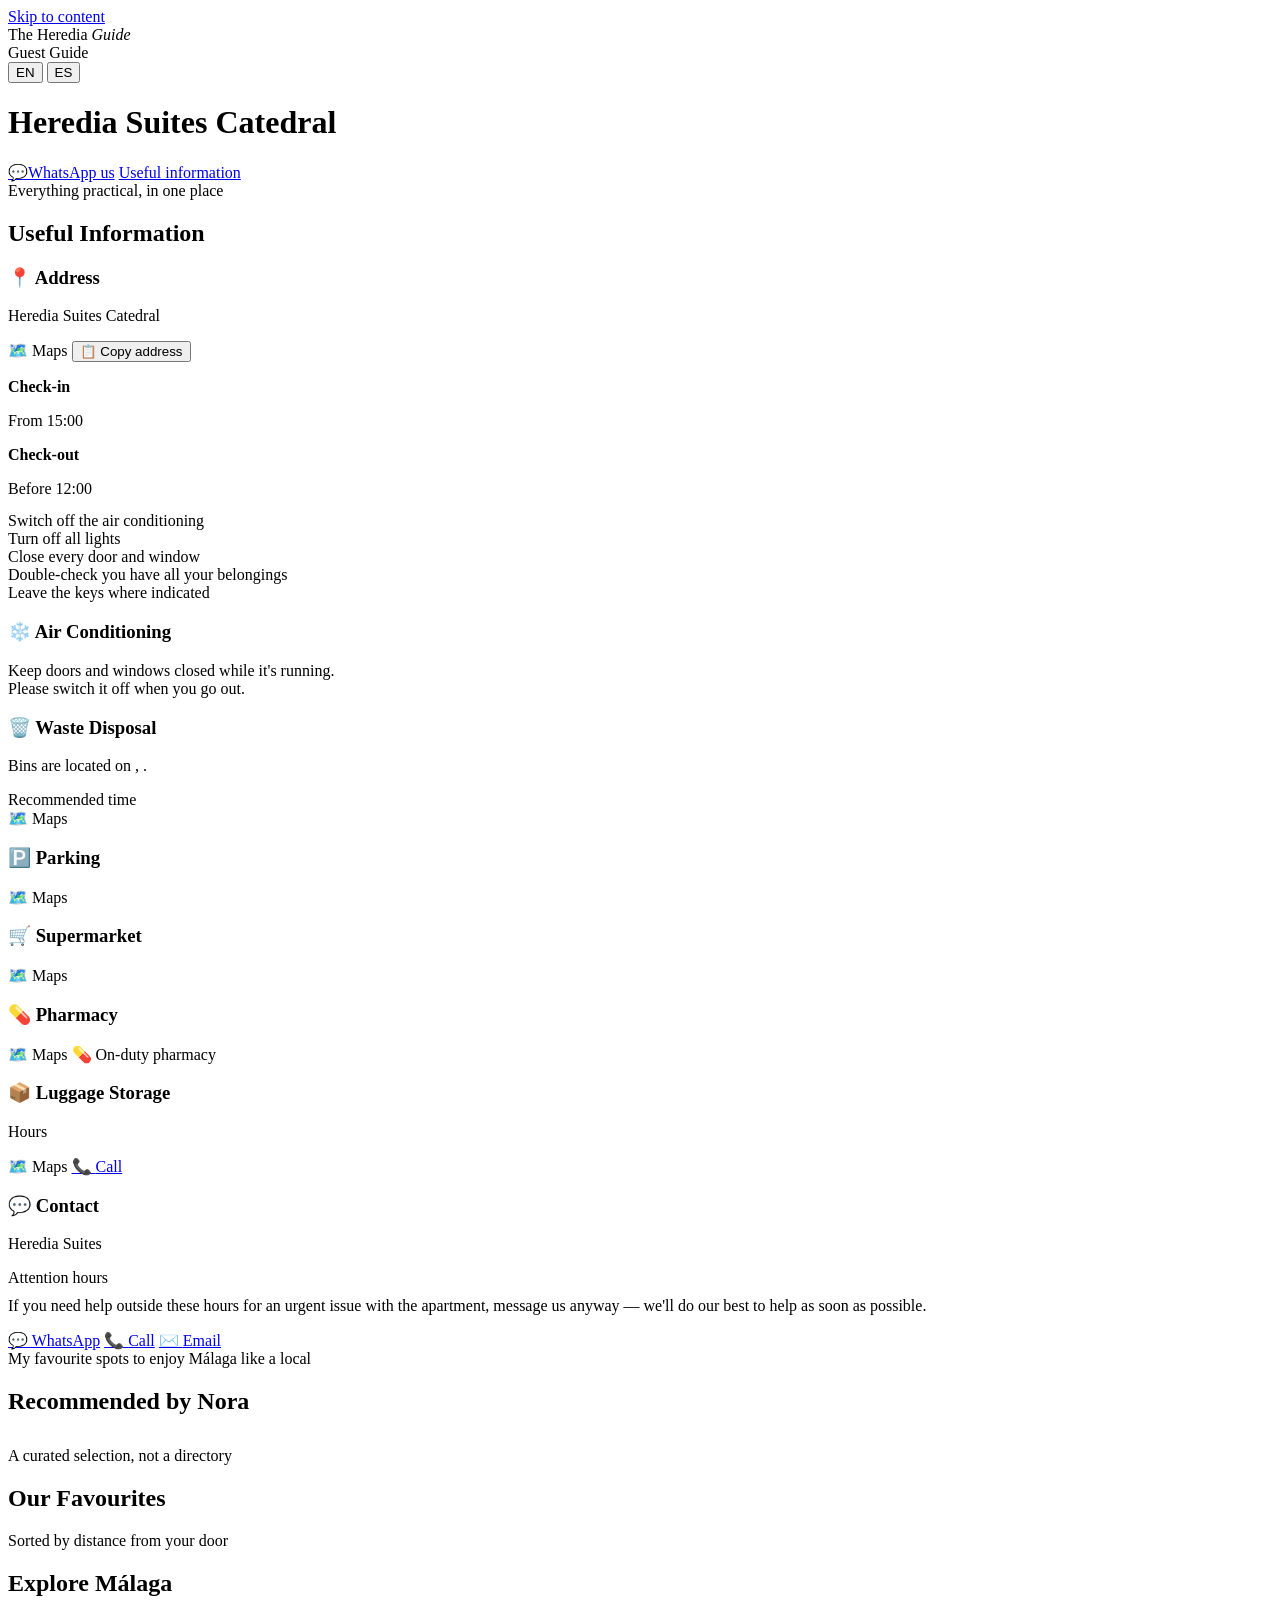
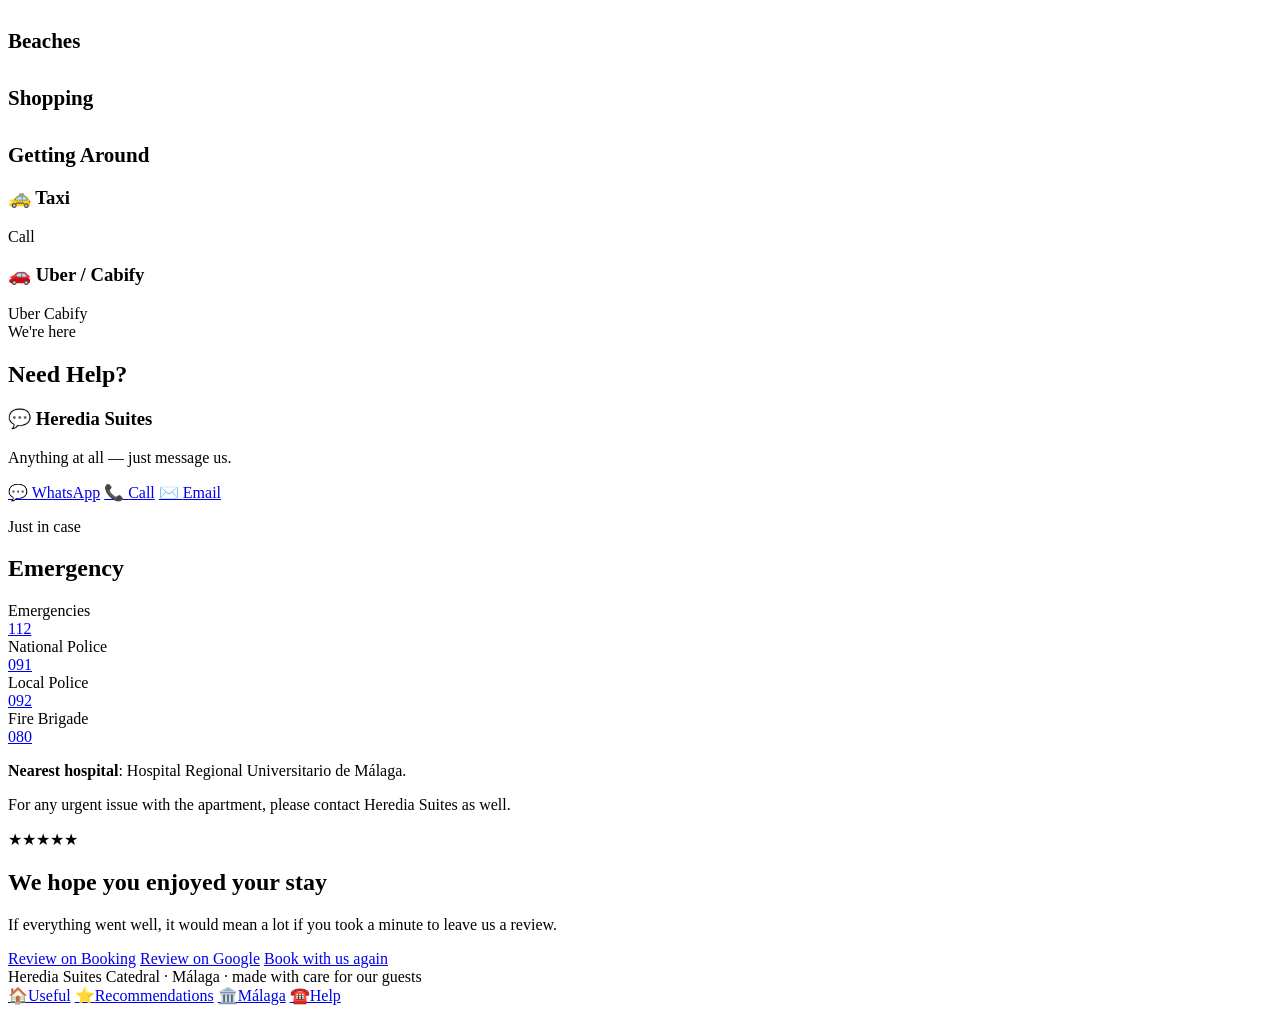
==== index.html @ c0a64f89 "Add files via upload" ====
<!DOCTYPE html>
<html lang="en">
<head>
<meta charset="UTF-8">
<meta name="viewport" content="width=device-width, initial-scale=1.0, viewport-fit=cover">
<title>The Heredia Guide · Heredia Suites Catedral</title>
<meta name="description" content="Everything you need for a perfect stay in Málaga. Your guide from Heredia Suites Catedral.">
<link rel="icon" href="data:image/svg+xml,%3Csvg xmlns='http://www.w3.org/2000/svg' viewBox='0 0 64 64'%3E%3Crect width='64' height='64' fill='%23fbf3e3'/%3E%3Ctext x='32' y='45' text-anchor='middle' font-family='Georgia,serif' font-size='38' font-weight='600' fill='%23a97c3e'%3EH%3C/text%3E%3C/svg%3E">
<meta property="og:title" content="The Heredia Guide · Heredia Suites Catedral">
<meta property="og:description" content="Everything you need for a perfect stay in Málaga.">
<meta property="og:type" content="website">
<meta name="robots" content="noindex"> <!-- guest-only guide, not meant for search results -->
<link rel="preconnect" href="https://fonts.googleapis.com">
<link href="https://fonts.googleapis.com/css2?family=Cormorant+Garamond:ital,wght@0,500;0,600;0,700;1,500;1,600&family=Jost:wght@300;400;500;600&display=swap" rel="stylesheet">
<link rel="stylesheet" href="../shared/styles.css">
</head>
<body>
<a class="skip-link" href="#main">Skip to content</a>

<header class="top">
  <div class="top-in">
    <div class="brand-block">
      <div class="brand">The Heredia <em>Guide</em></div>
      <div class="brand-sub" data-i18n="brand_sub">Guest Guide</div>
    </div>
    <div class="lang-toggle" role="group" aria-label="Language / Idioma">
      <button data-lang="en" aria-pressed="true">EN</button>
      <button data-lang="es" aria-pressed="false">ES</button>
    </div>
  </div>
</header>

<main id="main">

<div class="hero wrap">
  <h1 data-cfg="building.name">Heredia Suites Catedral</h1>
  <p class="tag" id="welcomeText"></p>
  <div class="hero-actions">
    <a class="btn btn-gold" data-wa href="#"><span>💬</span><span data-i18n="whatsapp_us">WhatsApp us</span></a>
    <a class="btn btn-line" href="#util" data-panel="util" data-i18n="see_useful">Useful information</a>
  </div>
</div>

<!-- ============ ÚTIL ============ -->
<section class="panel active" id="util" data-panel="util">
  <div class="wrap">
    <div class="sec-head">
      <div class="eyebrow" data-i18n="e_util">Everything practical, in one place</div>
      <h2 data-i18n="h_util">Useful Information</h2>
      <div class="rule"></div>
    </div>

    <div class="card">
      <h3>📍 <span data-i18n="address_title">Address</span></h3>
      <p data-cfg="building.name">Heredia Suites Catedral</p>
      <p id="addressLines"></p>
      <div class="foot">
        <a class="pill-btn" data-maps="building" target="_blank" rel="noopener noreferrer">🗺️ <span data-i18n="open_maps">Maps</span></a>
        <button class="pill-btn" id="copyAddressBtn">📋 <span data-i18n="copy_address">Copy address</span></button>
      </div>
    </div>

    <div class="card">
      <div class="row"><h3 style="font-size:16px" data-i18n="checkin_title">Check-in</h3>
        <span class="val"><span data-i18n="checkin_from">From</span> <span data-cfg="checkin">15:00</span></span></div>
      <div class="row" style="margin-top:10px"><h3 style="font-size:16px" data-i18n="checkout_title">Check-out</h3>
        <span class="val"><span data-i18n="checkout_before">Before</span> <span data-cfg="checkout">12:00</span></span></div>
      <div class="checklist" style="margin-top:14px">
        <div class="it" data-i18n="co_1">Switch off the air conditioning</div>
        <div class="it" data-i18n="co_2">Turn off all lights</div>
        <div class="it" data-i18n="co_3">Close every door and window</div>
        <div class="it" data-i18n="co_4">Double-check you have all your belongings</div>
        <div class="it" data-i18n="co_5">Leave the keys where indicated</div>
      </div>
    </div>

    <div class="card">
      <h3>❄️ <span data-i18n="ac_title">Air Conditioning</span></h3>
      <div class="checklist">
        <div class="it" data-i18n="ac_1">Keep doors and windows closed while it's running.</div>
        <div class="it" data-i18n="ac_2">Please switch it off when you go out.</div>
      </div>
    </div>

    <div class="card">
      <h3>🗑️ <span data-i18n="trash_title">Waste Disposal</span></h3>
      <p><span data-i18n="trash_text">Bins are located on</span> <b data-cfg="trash.street"></b>, <span data-cfg="trash.near"></span>.</p>
      <div class="row"><span data-i18n="trash_hours">Recommended time</span><span class="val" data-cfg="trash.hours"></span></div>
      <div class="foot"><a class="pill-btn" data-maps="trash" target="_blank" rel="noopener noreferrer">🗺️ <span data-i18n="open_maps">Maps</span></a></div>
    </div>

    <div class="card">
      <h3>🅿️ <span data-i18n="parking_title">Parking</span></h3>
      <p data-cfg="parking.name"></p>
      <p data-cfg="parking.note"></p>
      <div class="foot"><a class="pill-btn" data-maps="parking" target="_blank" rel="noopener noreferrer">🗺️ <span data-i18n="open_maps">Maps</span></a></div>
    </div>

    <div class="card">
      <h3>🛒 <span data-i18n="market_title">Supermarket</span></h3>
      <p data-cfg="market.name"></p>
      <p data-cfg="market.note"></p>
      <div class="foot"><a class="pill-btn" data-maps="market" target="_blank" rel="noopener noreferrer">🗺️ <span data-i18n="open_maps">Maps</span></a></div>
    </div>

    <div class="card">
      <h3>💊 <span data-i18n="pharmacy_title">Pharmacy</span></h3>
      <p data-cfg="pharmacy.name"></p>
      <p data-cfg="pharmacy.note"></p>
      <div class="foot">
        <a class="pill-btn" data-maps="pharmacy" target="_blank" rel="noopener noreferrer">🗺️ <span data-i18n="open_maps">Maps</span></a>
        <a class="pill-btn" id="guardiaBtn" target="_blank" rel="noopener noreferrer">💊 <span data-i18n="pharmacy_guardia">On-duty pharmacy</span></a>
      </div>
    </div>

    <div class="card" id="luggageCard">
      <h3>📦 <span data-i18n="luggage_title">Luggage Storage</span></h3>
      <p data-cfg="luggage.name"></p>
      <div class="row"><span data-i18n="contact_hours">Hours</span><span class="val" data-cfg="luggage.hours"></span></div>
      <p style="margin-top:8px" data-cfg="luggage.note"></p>
      <div class="foot">
        <a class="pill-btn" data-maps="luggage" target="_blank" rel="noopener noreferrer">🗺️ <span data-i18n="open_maps">Maps</span></a>
        <a class="pill-btn" id="luggageTelBtn" href="#">📞 <span data-i18n="call">Call</span></a>
      </div>
    </div>

    <div class="card">
      <h3>💬 <span data-i18n="contact_title">Contact</span></h3>
      <p>Heredia Suites</p>
      <div class="row"><span data-i18n="contact_hours">Attention hours</span><span class="val" data-cfg="contact.hours"></span></div>
      <p style="margin-top:10px" data-i18n="contact_afterhours">If you need help outside these hours for an urgent issue with the apartment, message us anyway — we'll do our best to help as soon as possible.</p>
      <div class="foot">
        <a class="pill-btn solid" data-wa href="#">💬 WhatsApp</a>
        <a class="pill-btn" data-tel href="#">📞 <span data-i18n="call">Call</span></a>
        <a class="pill-btn" data-mail href="#">✉️ <span data-i18n="email">Email</span></a>
      </div>
    </div>
  </div>
</section>

<!-- ============ RECOMENDACIONES (Nora's picks + Our Favourites) ============ -->
<section class="panel" id="reco" data-panel="reco">
  <div class="wrap">
    <div class="sec-head">
      <div class="eyebrow" data-i18n="e_nora">My favourite spots to enjoy Málaga like a local</div>
      <h2 data-i18n="h_nora">Recommended by Nora</h2>
      <div class="rule"></div>
    </div>
    <div id="noraList"></div>

    <div class="sec-head" style="margin-top:32px">
      <div class="eyebrow" data-i18n="e_comer">A curated selection, not a directory</div>
      <h2 data-i18n="h_comer">Our Favourites</h2>
      <div class="rule"></div>
    </div>
    <div id="favList"></div>
  </div>
</section>

<!-- ============ MÁLAGA (explore + beaches + shopping + transport) ============ -->
<section class="panel" id="malaga" data-panel="malaga">
  <div class="wrap">
    <div class="sec-head">
      <div class="eyebrow" data-i18n="e_malaga">Sorted by distance from your door</div>
      <h2 data-i18n="h_malaga">Explore Málaga</h2>
      <div class="rule"></div>
    </div>
    <div id="exploreList"></div>

    <div class="sec-head" style="margin-top:32px">
      <h2 data-i18n="h_beaches" style="font-size:21px">Beaches</h2>
    </div>
    <div id="beachList"></div>

    <div class="sec-head" style="margin-top:32px">
      <h2 data-i18n="h_shopping" style="font-size:21px">Shopping</h2>
    </div>
    <div id="shoppingList"></div>

    <div class="sec-head" style="margin-top:32px">
      <h2 data-i18n="h_transport" style="font-size:21px">Getting Around</h2>
    </div>
    <div id="transportList"></div>
    <div class="card" style="margin-top:12px">
      <h3>🚕 <span data-i18n="t_taxi">Taxi</span></h3>
      <p data-cfg="transport.taxi.note"></p>
      <div class="foot"><a class="pill-btn solid" id="taxiBtn"><span data-i18n="call">Call</span></a></div>
    </div>
    <div class="card" style="margin-top:12px">
      <h3>🚗 Uber / Cabify</h3>
      <div class="foot">
        <a class="pill-btn" id="uberBtn" target="_blank" rel="noopener noreferrer">Uber</a>
        <a class="pill-btn" id="cabifyBtn" target="_blank" rel="noopener noreferrer">Cabify</a>
      </div>
    </div>
  </div>
</section>

<!-- ============ AYUDA (help + emergency + review) ============ -->
<section class="panel" id="ayuda" data-panel="ayuda">
  <div class="wrap">
    <div class="sec-head">
      <div class="eyebrow" data-i18n="e_help">We're here</div>
      <h2 data-i18n="h_help">Need Help?</h2>
      <div class="rule"></div>
    </div>
    <div class="card">
      <h3>💬 Heredia Suites</h3>
      <p data-i18n="help_text">Anything at all — just message us.</p>
      <div class="foot">
        <a class="pill-btn solid" data-wa href="#">💬 WhatsApp</a>
        <a class="pill-btn" data-tel href="#">📞 <span data-i18n="call">Call</span></a>
        <a class="pill-btn" data-mail href="#">✉️ <span data-i18n="email">Email</span></a>
      </div>
    </div>

    <div class="emg-band" style="margin-top:16px">
      <div class="eyebrow" data-i18n="e_emg">Just in case</div>
      <h2 data-i18n="h_emg">Emergency</h2>
      <div class="emg-grid">
        <div class="emg-item"><div class="k" data-i18n="emg_all">Emergencies</div><div class="v"><a href="tel:112">112</a></div></div>
        <div class="emg-item"><div class="k" data-i18n="emg_national">National Police</div><div class="v"><a href="tel:091">091</a></div></div>
        <div class="emg-item"><div class="k" data-i18n="emg_local">Local Police</div><div class="v"><a href="tel:092">092</a></div></div>
        <div class="emg-item"><div class="k" data-i18n="emg_fire">Fire Brigade</div><div class="v"><a href="tel:080">080</a></div></div>
      </div>
      <p class="note"><b data-i18n="emg_hospital">Nearest hospital</b>: Hospital Regional Universitario de Málaga.</p>
      <p class="note" data-i18n="emg_note">For any urgent issue with the apartment, please contact Heredia Suites as well.</p>
    </div>

    <div class="review-band" id="reviewBand">
      <div class="stars">★★★★★</div>
      <h2 data-i18n="review_title">We hope you enjoyed your stay</h2>
      <p data-i18n="review_text">If everything went well, it would mean a lot if you took a minute to leave us a review.</p>
      <div class="review-actions">
        <a class="btn btn-gold" data-review="booking" target="_blank" href="#" data-i18n="review_booking">Review on Booking</a>
        <a class="btn btn-line" data-review="google" target="_blank" href="#" data-i18n="review_google">Review on Google</a>
        <a class="btn btn-line" data-review="rebook" target="_blank" href="#" data-i18n="review_rebook">Book with us again</a>
      </div>
    </div>
  </div>
</section>

</main>

<footer class="pg wrap">
  Heredia Suites Catedral · Málaga · <span data-i18n="footer_made">made with care for our guests</span>
</footer>

<div class="dock-wrap">
  <nav class="dock" id="dock" aria-label="Section navigation">
    <a href="#util" data-panel="util" aria-current="true"><span class="di">🏠</span><span data-i18n="nav_util">Useful</span></a>
    <a href="#reco" data-panel="reco"><span class="di">⭐</span><span data-i18n="nav_reco">Recommendations</span></a>
    <a href="#malaga" data-panel="malaga"><span class="di">🏛️</span><span data-i18n="nav_malaga">Málaga</span></a>
    <a href="#ayuda" data-panel="ayuda"><span class="di">☎️</span><span data-i18n="nav_ayuda">Help</span></a>
  </nav>
</div>

<script src="../shared/i18n.js"></script>
<script src="config.js"></script>
<script src="../shared/engine.js"></script>
</body>
</html>
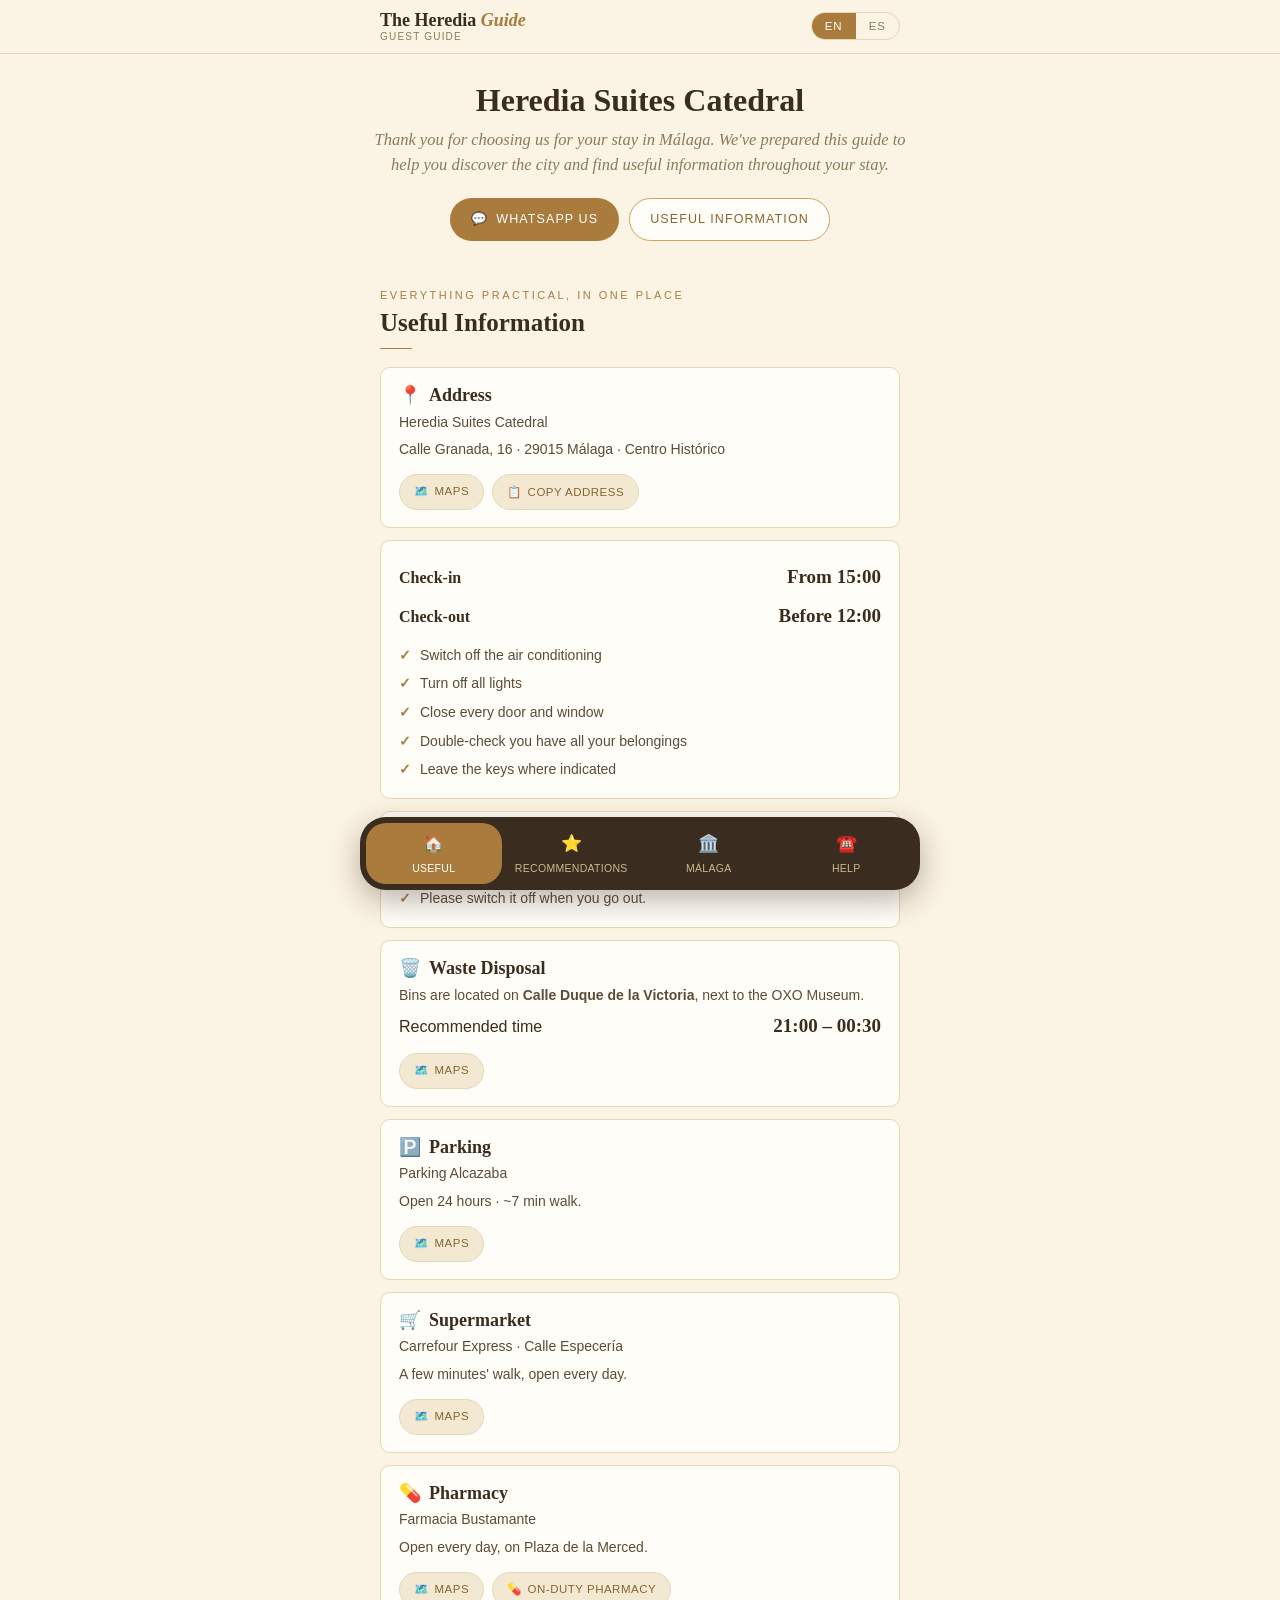
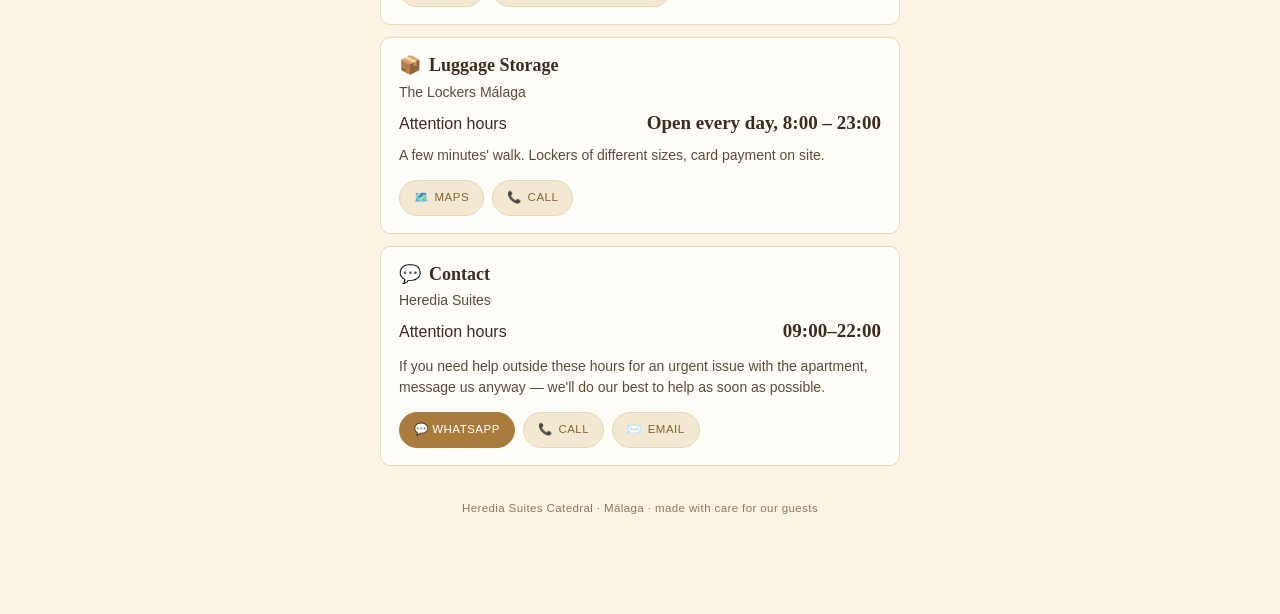
==== commit df030126: "Rename index-3.html to index.html" ====
--- a/index.html
+++ b/index.html
@@ -4,17 +4,167 @@
 <meta charset="UTF-8">
 <meta name="viewport" content="width=device-width, initial-scale=1.0, viewport-fit=cover">
 <title>The Heredia Guide · Heredia Suites Catedral</title>
-<meta name="description" content="Everything you need for a perfect stay in Málaga. Your guide from Heredia Suites Catedral.">
-<link rel="icon" href="data:image/svg+xml,%3Csvg xmlns='http://www.w3.org/2000/svg' viewBox='0 0 64 64'%3E%3Crect width='64' height='64' fill='%23fbf3e3'/%3E%3Ctext x='32' y='45' text-anchor='middle' font-family='Georgia,serif' font-size='38' font-weight='600' fill='%23a97c3e'%3EH%3C/text%3E%3C/svg%3E">
-<meta property="og:title" content="The Heredia Guide · Heredia Suites Catedral">
-<meta property="og:description" content="Everything you need for a perfect stay in Málaga.">
-<meta property="og:type" content="website">
-<meta name="robots" content="noindex"> <!-- guest-only guide, not meant for search results -->
+<meta name="description" content="Everything you need for a perfect stay in Málaga.">
 <link rel="preconnect" href="https://fonts.googleapis.com">
 <link href="https://fonts.googleapis.com/css2?family=Cormorant+Garamond:ital,wght@0,500;0,600;0,700;1,500;1,600&family=Jost:wght@300;400;500;600&display=swap" rel="stylesheet">
-<link rel="stylesheet" href="../shared/styles.css">
+<style>
+/* =====================================================================
+   THE HEREDIA GUIDE — shared stylesheet
+   Used by every building (catedral, centro, ...). Do not duplicate this
+   file per building — only config.js changes between buildings.
+===================================================================== */
+:root{
+  --cream:#fbf3e3; --paper:#fffdf8; --sand:#f3e9d3; --line:#e6d7b8;
+  --gold:#a97c3e; --gold-deep:#8a6430; --gold-soft:#c9a463;
+  --ink:#3a2c1e; --muted:#8c7a5e;
+  --safe-b: env(safe-area-inset-bottom, 0px);
+}
+*{margin:0;padding:0;box-sizing:border-box;-webkit-tap-highlight-color:transparent}
+html{scroll-behavior:smooth}
+body{font-family:Jost,-apple-system,BlinkMacSystemFont,sans-serif;font-weight:300;color:var(--ink);
+  background:var(--cream);line-height:1.55;padding-bottom:calc(78px + var(--safe-b))}
+h1,h2,h3{font-family:'Cormorant Garamond',Georgia,serif;font-weight:600;color:var(--ink);line-height:1.15}
+a{color:inherit;text-decoration:none}
+button{font-family:inherit;cursor:pointer}
+img{max-width:100%;display:block}
+.wrap{max-width:560px;margin:0 auto;padding:0 20px}
+.eyebrow{font-size:11px;letter-spacing:2.5px;text-transform:uppercase;color:var(--gold);font-weight:500}
+
+/* ---- Panels: only one visible at a time (tab-style, not one long scroll) ---- */
+.panel{display:none;padding:38px 0 6px}
+.panel.active{display:block}
+@media (prefers-reduced-motion: no-preference){
+  .panel.active{animation:panelIn .28s ease}
+  @keyframes panelIn{from{opacity:0;transform:translateY(6px)}to{opacity:1;transform:none}}
+}
+.sec-head{margin-bottom:18px}
+.sec-head h2{font-size:25px;margin-top:5px}
+.sec-head p.sub{font-family:'Cormorant Garamond',Georgia,serif;font-style:italic;color:var(--muted);
+  font-size:15px;margin-top:6px}
+.rule{width:32px;height:1px;background:var(--gold);margin-top:10px}
+
+/* Accessibility: visible focus, skip link */
+:focus-visible{outline:2px solid var(--gold-deep);outline-offset:2px}
+.skip-link{position:absolute;left:-999px;top:0;background:var(--ink);color:#fff;padding:10px 16px;z-index:100}
+.skip-link:focus{left:12px;top:12px}
+
+/* ---- Top bar ---- */
+header.top{position:sticky;top:0;z-index:30;background:rgba(251,243,227,.94);
+  backdrop-filter:blur(8px);border-bottom:1px solid var(--line)}
+.top-in{max-width:560px;margin:0 auto;padding:11px 20px;display:flex;align-items:center;justify-content:space-between}
+.brand-block{line-height:1.1}
+.brand{font-family:'Cormorant Garamond',serif;font-size:18px;font-weight:600}
+.brand em{font-style:italic;color:var(--gold)}
+.brand-sub{font-size:10px;letter-spacing:1.2px;text-transform:uppercase;color:var(--muted)}
+.lang-toggle{display:flex;border:1px solid var(--line);border-radius:20px;overflow:hidden;flex-shrink:0}
+.lang-toggle button{background:none;border:none;padding:7px 13px;font-size:11.5px;letter-spacing:1px;color:var(--muted);min-width:38px}
+.lang-toggle button[aria-pressed="true"]{background:var(--gold);color:#fff}
+
+/* ---- Hero ---- */
+.hero{padding:28px 0 8px;text-align:center}
+.hero h1{font-size:clamp(26px,7vw,32px)}
+.hero p.tag{font-family:'Cormorant Garamond',Georgia,serif;font-style:italic;font-size:16.5px;color:var(--muted);margin-top:8px}
+.hero-actions{display:flex;gap:10px;justify-content:center;margin-top:20px;flex-wrap:wrap}
+.btn{display:inline-flex;align-items:center;gap:8px;padding:11px 20px;font-size:12.5px;letter-spacing:1.1px;
+  text-transform:uppercase;border-radius:24px;font-weight:500;border:1px solid transparent}
+.btn-gold{background:var(--gold);color:#fff}
+.btn-line{border-color:var(--gold-soft);color:var(--gold-deep);background:var(--paper)}
+
+/* ---- Cards ---- */
+.card{background:var(--paper);border:1px solid var(--line);border-radius:10px;padding:17px 18px}
+.card + .card{margin-top:12px}
+.card h3{font-size:18px;display:flex;align-items:center;gap:8px}
+.card .ico{font-size:18px}
+.card p{font-size:14px;color:#5a4c39;margin-top:6px}
+.card .row{display:flex;justify-content:space-between;gap:14px;align-items:baseline;margin-top:4px}
+.card .row .val{font-family:'Cormorant Garamond',serif;font-size:19px;font-weight:600;color:var(--ink)}
+.checklist{margin-top:10px;display:flex;flex-direction:column;gap:7px}
+.checklist .it{display:flex;gap:9px;align-items:baseline;font-size:14px;color:#5a4c39}
+.checklist .it::before{content:"✓";color:var(--gold);font-weight:600}
+.card .foot{display:flex;gap:8px;margin-top:13px;flex-wrap:wrap}
+.pill-btn{display:inline-flex;align-items:center;gap:6px;font-size:11.5px;letter-spacing:.5px;
+  text-transform:uppercase;border:1px solid var(--line);border-radius:18px;padding:8px 14px;
+  color:var(--gold-deep);background:var(--sand)}
+.pill-btn.solid{background:var(--gold);color:#fff;border-color:var(--gold)}
+.pill-btn:active{transform:scale(.97)}
+
+/* ---- POI cards (places, food, transport...) ---- */
+.poi-card{display:flex;justify-content:space-between;gap:12px;align-items:center}
+.poi-card img{width:64px;height:64px;border-radius:8px;object-fit:cover;flex-shrink:0}
+.poi-card .info h3{font-size:16.5px}
+.poi-card .meta{font-size:12px;color:var(--muted);margin-top:3px;display:flex;gap:7px;flex-wrap:wrap}
+.poi-card .go .pill-btn{white-space:nowrap}
+
+/* ---- Nora's picks: bigger personality ---- */
+.nora-card{background:var(--paper);border:1px solid var(--gold-soft);border-left:3px solid var(--gold);
+  border-radius:10px;padding:18px 20px}
+.nora-card + .nora-card{margin-top:12px}
+.nora-card .kicker{font-family:'Cormorant Garamond',Georgia,serif;font-style:italic;font-size:13px;color:var(--gold-deep)}
+.nora-card h3{font-size:20px;margin-top:3px}
+.nora-card p{font-size:14.5px;color:#4c4030;margin-top:6px;font-style:italic;font-family:'Cormorant Garamond',Georgia,serif}
+.nora-card .meta{font-size:12px;color:var(--muted);margin-top:8px}
+.nora-card .foot{margin-top:12px}
+
+/* ---- Favourites: collapsible categories ---- */
+.fav-cat{border:1px solid var(--line);border-radius:10px;background:var(--paper);margin-bottom:10px;overflow:hidden}
+.fav-cat summary{list-style:none;cursor:pointer;display:flex;align-items:center;justify-content:space-between;
+  padding:14px 18px;font-family:'Cormorant Garamond',Georgia,serif;font-size:19px;font-weight:600}
+.fav-cat summary::-webkit-details-marker{display:none}
+.fav-cat summary .plus{color:var(--gold);font-size:20px;font-family:Jost;font-weight:400;transition:transform .25s}
+.fav-cat[open] summary .plus{transform:rotate(45deg)}
+.fav-cat .fav-items{padding:0 18px 16px;display:flex;flex-direction:column;gap:10px}
+.fav-item{display:flex;justify-content:space-between;gap:12px;align-items:baseline;padding-top:10px;border-top:1px solid var(--sand)}
+.fav-item:first-child{border-top:none;padding-top:0}
+.fav-item .name{font-size:14.5px;font-weight:500}
+.fav-item .desc{font-size:12.5px;color:var(--muted);margin-top:2px}
+.fav-item .meta{font-size:11px;color:var(--muted);margin-top:2px}
+.fav-item .go{flex-shrink:0}
+
+/* ---- Bottom dock nav ---- */
+.dock-wrap{position:fixed;left:0;right:0;bottom:0;z-index:40;display:flex;justify-content:center;
+  padding:10px 12px calc(10px + var(--safe-b))}
+.dock{display:flex;gap:2px;background:var(--ink);border-radius:26px;padding:6px;
+  box-shadow:0 10px 30px rgba(58,44,30,.35);max-width:560px;width:100%}
+.dock a{flex:1;display:flex;flex-direction:column;align-items:center;gap:2px;padding:8px 4px;
+  border-radius:20px;color:#cbb98e;font-size:10.5px;letter-spacing:.3px;text-transform:uppercase}
+.dock a .di{font-size:17px}
+.dock a[aria-current="true"]{background:var(--gold);color:#fff}
+
+/* ---- Emergency ---- */
+.emg-band{background:var(--ink);color:var(--cream);border-radius:12px;padding:20px}
+.emg-band .eyebrow{color:var(--gold-soft)}
+.emg-band h2{color:#fff;font-size:21px;margin-top:6px}
+.emg-grid{display:grid;grid-template-columns:1fr 1fr;gap:10px;margin-top:14px}
+.emg-item{background:rgba(251,243,227,.06);border:1px solid rgba(251,243,227,.15);border-radius:8px;padding:11px}
+.emg-item .k{font-size:10.5px;letter-spacing:1px;text-transform:uppercase;color:#cbb98e}
+.emg-item .v{font-family:'Cormorant Garamond',serif;font-size:22px;font-weight:600;margin-top:2px}
+.emg-item .v a{color:#fff}
+.emg-band .note{font-size:12.5px;color:#d9cdb0;margin-top:12px;line-height:1.6}
+
+/* ---- Review / closing band ---- */
+.review-band{text-align:center;padding:30px 0 6px}
+.review-band .stars{color:var(--gold);font-size:20px;letter-spacing:4px}
+.review-band h2{margin-top:10px;font-size:23px}
+.review-band p{font-size:13.5px;color:var(--muted);margin-top:6px}
+.review-actions{display:flex;gap:10px;justify-content:center;margin-top:16px;flex-wrap:wrap}
+
+footer.pg{text-align:center;padding:28px 0 18px;font-size:11.5px;color:var(--muted);letter-spacing:.4px}
+
+.empty-note{font-size:12px;color:var(--muted);font-style:italic;padding:8px 2px}
+
+@media (prefers-reduced-motion: no-preference){
+  .reveal{opacity:0;transform:translateY(8px);transition:opacity .45s ease,transform .45s ease}
+  .reveal.on{opacity:1;transform:none}
+}
+@media (prefers-reduced-motion: reduce){
+  html{scroll-behavior:auto}
+}
+::selection{background:var(--gold-soft);color:#fff}
+
+</style>
 </head>
 <body>
+
 <a class="skip-link" href="#main">Skip to content</a>
 
 <header class="top">
@@ -255,8 +405,603 @@
   </nav>
 </div>
 
-<script src="../shared/i18n.js"></script>
-<script src="config.js"></script>
-<script src="../shared/engine.js"></script>
+
+
+<script>
+/* =====================================================================
+   THE HEREDIA GUIDE — shared UI dictionary (ES / EN)
+   This file holds interface text only (labels, buttons, headings).
+   Business content (place names, descriptions) lives in each
+   building's config.js, already written in both languages there.
+   Shared between all buildings — do not duplicate per building.
+===================================================================== */
+var I18N = {
+  brand_sub:            { en:"Guest Guide",                     es:"Guía del huésped" },
+  whatsapp_us:           { en:"WhatsApp us",                     es:"Escríbenos" },
+  see_useful:            { en:"Useful information",              es:"Información útil" },
+  discover_malaga:       { en:"Discover Málaga",                 es:"Descubre Málaga" },
+
+  // Nav (4 tabs: Nora's picks and Favourites now live together under "Recommendations")
+  nav_util:              { en:"Useful",  es:"Útil" },
+  nav_reco:              { en:"Recommendations", es:"Recomendaciones" },
+  nav_malaga:            { en:"Málaga", es:"Málaga" },
+  nav_ayuda:             { en:"Help",    es:"Ayuda" },
+
+  h_util:                { en:"Useful Information",              es:"Información Útil" },
+  e_util:                { en:"Everything practical, in one place", es:"Todo lo práctico, en un solo lugar" },
+
+  address_title:         { en:"Address",                         es:"Dirección" },
+  copy_address:          { en:"Copy address",                    es:"Copiar dirección" },
+  copied:                { en:"✓ Copied",                        es:"✓ Copiado" },
+  open_maps:             { en:"Maps",                             es:"Mapa" },
+  call:                  { en:"Call",                             es:"Llamar" },
+  email:                 { en:"Email",                            es:"Correo" },
+
+  checkin_title:         { en:"Check-in",                        es:"Check-in" },
+  checkin_from:          { en:"From",                             es:"A partir de las" },
+  checkout_title:        { en:"Check-out",                       es:"Check-out" },
+  checkout_before:       { en:"Before",                           es:"Antes de las" },
+  co_1:                  { en:"Switch off the air conditioning",  es:"Apaga el aire acondicionado" },
+  co_2:                  { en:"Turn off all lights",               es:"Apaga las luces" },
+  co_3:                  { en:"Close every door and window",      es:"Cierra puertas y ventanas" },
+  co_4:                  { en:"Double-check you have all your belongings", es:"Comprueba que has recogido todas tus pertenencias" },
+  co_5:                  { en:"Leave the keys where indicated",   es:"Deja las llaves en el lugar indicado" },
+
+  ac_title:              { en:"Air Conditioning",                 es:"Aire Acondicionado" },
+  ac_1:                  { en:"Keep doors and windows closed while it's running.", es:"Mantén puertas y ventanas cerradas mientras esté encendido." },
+  ac_2:                  { en:"Please switch it off when you go out.", es:"Apágalo cuando salgas del apartamento." },
+
+  trash_title:           { en:"Waste Disposal",                   es:"Basura" },
+  trash_text:            { en:"Bins are located on",              es:"Los contenedores se encuentran en" },
+  trash_hours:           { en:"Recommended time",                 es:"Horario recomendado" },
+
+  parking_title:         { en:"Parking",                          es:"Aparcamiento" },
+  market_title:          { en:"Supermarket",                      es:"Supermercado" },
+  pharmacy_title:        { en:"Pharmacy",                         es:"Farmacia" },
+  pharmacy_guardia:      { en:"On-duty pharmacy",                 es:"Farmacia de guardia" },
+  luggage_title:         { en:"Luggage Storage",                  es:"Consigna de Equipaje" },
+  luggage_text:          { en:"Need to store your bags before check-in or after check-out? We recommend a nearby luggage storage service.", es:"Si necesitas guardar tus maletas antes del check-in o después del check-out, recomendamos un servicio de consigna cercano." },
+  luggage_pending:       { en:"We're finalising the details of this service — ask us and we'll point you to the best option nearby.", es:"Estamos confirmando los detalles de este servicio — pregúntanos y te indicamos la mejor opción cercana." },
+
+  contact_title:         { en:"Contact",                          es:"Contacto" },
+  contact_hours:         { en:"Attention hours",                  es:"Horario de atención" },
+  contact_afterhours:    { en:"If you need help outside these hours for an urgent issue with the apartment, message us anyway — we'll do our best to help as soon as possible.",
+                            es:"Si necesitas ayuda fuera de este horario por una incidencia urgente relacionada con el apartamento, escríbenos igualmente e intentaremos ayudarte lo antes posible." },
+
+  h_nora:                { en:"Recommended by Nora",              es:"Recomendado por Nora" },
+  e_nora:                { en:"My favourite spots to enjoy Málaga like a local", es:"Mis lugares favoritos para disfrutar Málaga como alguien de aquí" },
+
+  h_comer:               { en:"Our Favourites",                   es:"Nuestros Favoritos" },
+  e_comer:               { en:"A curated selection, not a directory", es:"No es un directorio, es una selección cuidada" },
+
+  h_malaga:              { en:"Explore Málaga",                   es:"Descubre Málaga" },
+  e_malaga:              { en:"Sorted by distance from your door", es:"Ordenado por distancia desde tu puerta" },
+  h_beaches:             { en:"Beaches",                          es:"Playas" },
+  h_shopping:            { en:"Shopping",                         es:"Compras" },
+  h_transport:           { en:"Getting Around",                   es:"Transporte" },
+  t_airport:             { en:"Airport",                          es:"Aeropuerto" },
+  t_train:               { en:"Train Station",                   es:"Estación de Tren" },
+  t_taxi:                { en:"Taxi",                             es:"Taxi" },
+
+  h_help:                { en:"Need Help?",                       es:"¿Necesitas Ayuda?" },
+  e_help:                { en:"We're here",                       es:"Estamos aquí" },
+  help_text:             { en:"Anything at all — just message us.", es:"Cualquier cosa — solo escríbenos." },
+  h_emg:                 { en:"Emergency",                         es:"Emergencias" },
+  e_emg:                 { en:"Just in case",                     es:"Por si acaso" },
+  emg_all:               { en:"Emergencies",                       es:"Emergencias" },
+  emg_national:          { en:"National Police",                  es:"Policía Nacional" },
+  emg_local:             { en:"Local Police",                     es:"Policía Local" },
+  emg_fire:              { en:"Fire Brigade",                     es:"Bomberos" },
+  emg_hospital:          { en:"Nearest hospital",                 es:"Hospital más cercano" },
+  emg_note:              { en:"For any urgent issue with the apartment, please contact Heredia Suites as well.",
+                            es:"Para cualquier incidencia urgente relacionada con el apartamento, contacta también con Heredia Suites." },
+
+  review_title:          { en:"We hope you enjoyed your stay",    es:"Esperamos que hayas disfrutado tu estancia" },
+  review_text:           { en:"If everything went well, it would mean a lot if you took a minute to leave us a review.",
+                            es:"Si todo ha ido bien, nos ayudaría muchísimo que dedicaras un minuto a dejarnos una reseña." },
+  review_booking:        { en:"Review on Booking",                es:"Reseña en Booking" },
+  review_google:         { en:"Review on Google",                 es:"Reseña en Google" },
+  review_rebook:         { en:"Book with us again",                es:"Volver a reservar" },
+  footer_made:           { en:"made with care for our guests",    es:"hecho con cariño para nuestros huéspedes" },
+
+  walk_min:              { en:"min walk",                          es:"min andando" },
+  recommends:            { en:"Nora recommends",                  es:"Recomendado por Nora" },
+};
+
+</script>
+<script>
+/* =====================================================================
+   THE HEREDIA GUIDE — configuration for HEREDIA SUITES CATEDRAL
+   To create the Centro version: copy the /catedral folder, rename it
+   /centro, and edit only this file. Nothing else needs to change.
+
+   Fields marked PENDING must be completed before publishing — the
+   engine automatically hides anything left as "PENDING".
+===================================================================== */
+var CONFIG = {
+
+  building: {
+    id: "catedral",
+    name: "Heredia Suites Catedral",
+    addressLines: ["Calle Granada, 16", "29015 Málaga", "Centro Histórico"],
+    address: "Calle Granada, 16, 29015 Málaga",
+    lat: 36.7217256, lng: -4.4210037,
+    place_id: "ChIJXXlBKr73cg0RNTdEM9VV5nQ"
+  },
+
+  checkin: "15:00",
+  checkout: "12:00",
+
+  welcome: {
+    en: "Thank you for choosing us for your stay in Málaga. We've prepared this guide to help you discover the city and find useful information throughout your stay.",
+    es: "Gracias por elegirnos para tu estancia en Málaga. Hemos preparado esta guía para ayudarte a descubrir la ciudad y resolver cualquier duda durante tu estancia."
+  },
+
+  contact: {
+    phoneDisplay: "+34 614 70 05 26",
+    phoneDial: "+34614700526",
+    email: "nora@heredia21.com",
+    hours: "09:00–22:00",
+    whatsappMsg: {
+      en: "Hi, I'm staying at Heredia Suites Catedral and I need help with…",
+      es: "Hola, estoy alojado/a en Heredia Suites Catedral y necesito ayuda con…"
+    }
+  },
+
+  trash: {
+    street: "Calle Duque de la Victoria",
+    near: { en: "next to the OXO Museum", es: "junto al Museo OXO" },
+    hours: "21:00 – 00:30",
+    lat: 36.7213851, lng: -4.419564 // corner of C. Duque de la Victoria, next to OXO
+  },
+
+  parking: {
+    name: "Parking Alcazaba",
+    lat: 36.722459, lng: -4.416423,
+    place_id: "ChIJjTrKFQD3cg0R0vc135DnfR4",
+    note: { en: "Open 24 hours · ~7 min walk.", es: "Abierto 24 horas · ~7 min andando." }
+  },
+
+  market: {
+    name: "Carrefour Express · Calle Especería",
+    lat: 36.7208382, lng: -4.4231736,
+    place_id: "ChIJx-bUY1n3cg0RBFAtBt-Qk-o",
+    note: { en: "A few minutes' walk, open every day.", es: "A pocos minutos andando, abierto todos los días." }
+    // TODO (config-ready, not yet enabled): add Mercadona as an alternative once confirmed
+  },
+
+  pharmacy: {
+    name: "Farmacia Bustamante",
+    lat: 36.722819, lng: -4.417582,
+    place_id: "ChIJu972DcD3cg0RD1aZjDjaAOM",
+    note: { en: "Open every day, on Plaza de la Merced.", es: "Abierta todos los días, en la Plaza de la Merced." },
+    guardiaLink: "https://www.google.com/search?q=farmacia+de+guardia+malaga+hoy"
+  },
+
+  // Luggage storage — address confirmed by Nora (Calle Carretería is correct).
+  luggage: {
+    enabled: true,
+    name: "The Lockers Málaga",
+    lat: 36.7221968, lng: -4.4244186,
+    place_id: "ChIJSyOQpcH3cg0R_7xm8qiGzfw",
+    phone: "+34690291941",
+    hours: { en: "Open every day, 8:00 – 23:00", es: "Abierto todos los días, de 8:00 a 23:00" },
+    note: { en: "A few minutes' walk. Lockers of different sizes, card payment on site.",
+            es: "A pocos minutos andando. Taquillas de varios tamaños, pago con tarjeta en el propio local." }
+  },
+
+  // ================= RECOMMENDED BY NORA =================
+  // Personal, high-profile picks. Keep this list short (5–6 max).
+  nora: [
+    { kicker:{en:"My favourite breakfast", es:"Mi desayuno favorito"}, name:"Brunchit", ico:"🥐",
+      lat:36.7229788, lng:-4.423937, place_id:"ChIJb7BN3L33cg0RcNeZR_harK0" },
+    { kicker:{en:"A taste of Málaga", es:"Un restaurante malagueño"}, name:"El Tapeo de Cervantes", ico:"🍷",
+      lat:36.7239612, lng:-4.4193114, place_id:"ChIJKzfemL_3cg0RKTL3Ih44eLQ" },
+    { kicker:{en:"For sunset drinks", es:"Para tomar algo al atardecer"}, name:"Muelle Uno", ico:"🌇",
+      lat:36.7173576, lng:-4.4130168, place_id:"ChIJo3DE5-j3cg0RQ8BidXnADiI" },
+    { kicker:{en:"My favourite ice cream", es:"Mi helado favorito"}, name:"Casa Mira", ico:"🍦",
+      lat:36.719465, lng:-4.421489, place_id:"ChIJjWZZupX3cg0RC4chqyYyMog" },
+    // "A special corner" — do not publish until Nora gives the real place. Hidden while enabled:false.
+    { kicker:{en:"A special corner", es:"Un rincón especial"}, name:"—", ico:"🤍",
+      lat:null, lng:null, enabled:false }
+  ],
+
+  // ================= OUR FAVOURITES (by category, collapsible) =================
+  // One-line editorial notes only — no ratings, no invented hours/prices.
+  favourites: [
+    { cat:{en:"Breakfast", es:"Desayuno"}, ico:"🥐", items:[
+      { name:"Brunchit", lat:36.7229788, lng:-4.423937, place_id:"ChIJb7BN3L33cg0RcNeZR_harK0", rec:true,
+        note:{en:"Beautifully presented plates, always busy.", es:"Platos muy cuidados, siempre lleno."} },
+      { name:"Casa Aranda", lat:36.7187853, lng:-4.4234052, place_id:"ChIJCRDH1JX3cg0R0-Mv4DUFOGs",
+        note:{en:"Churros & hot chocolate since 1932.", es:"Churros y chocolate desde 1932."} },
+      { name:"La Canasta", lat:36.722181, lng:-4.417779, place_id:"ChIJbyM-Lqn3cg0RZr-X5CZvmHA",
+        note:{en:"Old-school bakery, good coffee.", es:"Panadería de toda la vida, buen café."} },
+    ]},
+    { cat:{en:"Coffee", es:"Café"}, ico:"☕", items:[
+      { name:"Next Level Specialty Coffee", lat:36.7177751, lng:-4.4241464, place_id:"ChIJ3w9CMlv3cg0RcAxVa6fnljY",
+        note:{en:"Serious coffee, small and popular.", es:"Café de especialidad, pequeño y muy solicitado."} },
+      { name:"Santa Coffee", lat:36.71685, lng:-4.4233293, place_id:"ChIJwZZTHZT3cg0RfvGpYbV2qnA",
+        note:{en:"Relaxed Mediterranean vibe, great juices.", es:"Ambiente mediterráneo relajado, buenos zumos."} },
+      { name:"Mia Coffee", lat:36.7164714, lng:-4.4228525, place_id:"ChIJpZpVBb73cg0R0chj8Gz6AOw",
+        note:{en:"Small, family-run, excellent beans.", es:"Pequeño, familiar, café excelente."} },
+    ]},
+    { cat:{en:"Tapas", es:"Tapas"}, ico:"🍷", items:[
+      { name:"El Tapeo de Cervantes", lat:36.7239612, lng:-4.4193114, place_id:"ChIJKzfemL_3cg0RKTL3Ih44eLQ", rec:true,
+        note:{en:"Book ahead — small, intimate, excellent.", es:"Reserva con antelación — pequeño e intenso, excelente."} },
+      { name:"Los Gatos", lat:36.7223443, lng:-4.4197876, place_id:"ChIJ687nxL_3cg0RIAf0vtkvQHs",
+        note:{en:"Lively, central, great mini burgers.", es:"Animado, céntrico, muy buenas mini burgers."} },
+      { name:"Uvedoble Taberna", lat:36.7206679, lng:-4.4174263, place_id:"ChIJb3U1tur3cg0RmrHODNDVXSI",
+        note:{en:"Creative tapas opposite the Roman Theatre.", es:"Tapas creativas frente al Teatro Romano."} },
+      { name:"Mesón Mariano", lat:36.7226273, lng:-4.4199214, place_id:"ChIJuf-uxb_3cg0RmAprNhlXWN0",
+        note:{en:"Local favourite, arrive early.", es:"Muy querido por los locales, llega pronto."} },
+      { name:"El Pimpi", lat:36.7219304, lng:-4.4181336, place_id:"ChIJ7a2TAMD3cg0RD8K-iOjCzIo",
+        note:{en:"An institution — historic bodega, always full.", es:"Una institución — bodega histórica, siempre lleno."} },
+    ]},
+    { cat:{en:"Málaga Cuisine", es:"Cocina Malagueña"}, ico:"🥘", items:[
+      { name:"El Pimpi", lat:36.7219304, lng:-4.4181336, place_id:"ChIJ7a2TAMD3cg0RD8K-iOjCzIo",
+        note:{en:"Traditional dishes, unbeatable atmosphere.", es:"Platos tradicionales, ambiente inigualable."} },
+      { name:"Mesón Mariano", lat:36.7226273, lng:-4.4199214, place_id:"ChIJuf-uxb_3cg0RmAprNhlXWN0",
+        note:{en:"Simple menu, everything done very well.", es:"Carta sencilla, todo muy bien hecho."} },
+      { name:"El Refectorium Catedral", lat:36.7196583, lng:-4.4189056, place_id:"ChIJG1tNO5X3cg0RaqNOGBM8CC8",
+        note:{en:"Classic dining with cathedral views.", es:"Cocina clásica con vistas a la catedral."} },
+    ]},
+    { cat:{en:"Seafood", es:"Pescado"}, ico:"🐟", items:[
+      { name:"Los Mellizos", lat:36.7188768, lng:-4.4210022, place_id:"ChIJY9gqVJT3cg0RYfj2c1GBmNk",
+        note:{en:"Fresh and generous, tucked in a side street.", es:"Fresco y abundante, en una callejuela escondida."} },
+      { name:"Taberna Casa Don Vicente", lat:36.718319, lng:-4.422298, place_id:"ChIJP-8nN5T3cg0RkiMeFC6hRDc",
+        note:{en:"Grilled cuttlefish, proper Andalusian flavour.", es:"Choco a la plancha, sabor andaluz de verdad."} },
+    ]},
+    { cat:{en:"Italian", es:"Italiano"}, ico:"🍝", items:[
+      { name:"Terra Mia", lat:36.7212029, lng:-4.4200978, place_id:"ChIJsVzQZJX3cg0Rpv6FwZsn2Mg",
+        note:{en:"Reliable, tasty, always a queue.", es:"Fiable, sabroso, siempre con cola."} },
+      { name:"Trattoria Mamma Mia", lat:36.7202973, lng:-4.4223687, place_id:"ChIJXVbQHpv3cg0R8yK-5Og8eJk",
+        note:{en:"Thin-crust pizza in the historic centre.", es:"Pizza de masa fina en pleno centro histórico."} },
+    ]},
+    { cat:{en:"Drinks", es:"Copas"}, ico:"🍸", items:[
+      { name:"Renard Cocktail Club", lat:36.721385, lng:-4.419564, place_id:"ChIJlYw0Z5X3cg0RRDU7K2vBB48", rec:true,
+        note:{en:"Menu reads like a novel, cocktails to match.", es:"La carta se lee como una novela, y los cócteles están a la altura."} },
+      { name:"La Terraza de Valeria", lat:36.7171428, lng:-4.4207718, place_id:"ChIJlaIwYpT3cg0RXxjfq3DhbuY",
+        note:{en:"Rooftop views over the marina.", es:"Vistas al puerto desde la azotea."} },
+    ]},
+    { cat:{en:"Ice Cream", es:"Helados"}, ico:"🍦", items:[
+      { name:"Casa Mira", lat:36.719465, lng:-4.421489, place_id:"ChIJjWZZupX3cg0RC4chqyYyMog", rec:true,
+        note:{en:"Since 1890 — try the turrón flavour.", es:"Desde 1890 — prueba el sabor a turrón."} },
+      { name:"Bico de Xeado", lat:36.722944, lng:-4.420525, place_id:"ChIJS-F-tb_3cg0RVAhfwLo869E",
+        note:{en:"Real ingredients, honestly excellent.", es:"Ingredientes reales, sencillamente excelente."} },
+    ]},
+  ],
+
+  // ================= DISCOVER MÁLAGA (sorted by distance) =================
+  // img left empty on purpose — no unauthorised photos used. Add your own
+  // photo paths (e.g. "media/cathedral.webp") when ready; cards degrade
+  // gracefully to an icon when no image is set.
+  explore: [
+    { name:"Málaga Cathedral", ico:"⛪", lat:36.7201678, lng:-4.4193106, place_id:"ChIJjanOEZX3cg0R-hlvsHnCw_w",
+      note:{en:"Baroque grandeur in the historic centre.", es:"Grandeza barroca en pleno centro histórico."} },
+    { name:"Picasso Museum", ico:"🎨", lat:36.7217363, lng:-4.4184291, place_id:"ChIJt3AqVJX3cg0RuStMhenHghw",
+      note:{en:"200+ works, in the city where he was born.", es:"Más de 200 obras, en la ciudad donde nació."} },
+    { name:"Roman Theatre", ico:"🏺", lat:36.7211729, lng:-4.416823, place_id:"ChIJM8NJoOr3cg0RKUe-SadD5oU",
+      note:{en:"Free to visit, right beneath the Alcazaba.", es:"Entrada libre, a los pies de la Alcazaba."} },
+    { name:"Alcazaba", ico:"🏰", lat:36.7211348, lng:-4.4158666, place_id:"ChIJxSK7oOr3cg0RZ7K4v2udaYQ",
+      note:{en:"Moorish fortress with the best views over the city.", es:"Fortaleza árabe con las mejores vistas de la ciudad."} },
+    { name:"Málaga Park", ico:"🌴", lat:36.7191148, lng:-4.4156899, place_id:"ChIJ2Uh4w5T3cg0RkHSZoZ-K09A",
+      note:{en:"Palm-lined boulevards, lovely shaded walk.", es:"Paseos entre palmeras, ideal con sombra."} },
+    { name:"Muelle Uno", ico:"⚓", lat:36.7173576, lng:-4.4130168, place_id:"ChIJo3DE5-j3cg0RQ8BidXnADiI",
+      note:{en:"Marina promenade with shops, bars and sea views.", es:"Paseo del puerto con tiendas, bares y vistas al mar."} },
+    { name:"Malagueta Beach", ico:"🏖️", lat:36.7192893, lng:-4.4024568, place_id:"ChIJTU5q9e73cg0RpwMiC3E5ysM",
+      note:{en:"The city's beach — sand, sea and chiringuitos.", es:"La playa de la ciudad: arena, mar y chiringuitos."} },
+  ],
+
+  beaches: [
+    { name:"Malagueta Beach", ico:"🏖️", lat:36.7192893, lng:-4.4024568, place_id:"ChIJTU5q9e73cg0RpwMiC3E5ysM",
+      note:{en:"The closest, easiest beach on foot.", es:"La playa urbana más cercana y accesible caminando."} },
+    { name:"La Caleta Beach", ico:"🏖️", lat:36.7223605, lng:-4.3943407, place_id:"ChIJ5QwdgeNZcg0Redrkp4UWIa0",
+      note:{en:"Quieter, along the seafront promenade — a longer walk or short bus ride.", es:"Más tranquila, siguiendo el paseo marítimo — paseo largo o autobús corto."} },
+    { name:"Pedregalejo", ico:"🏖️", lat:36.7210866, lng:-4.3717303, place_id:"ChIJwZZnqz9Ycg0R3gNMwDLLcEM",
+      note:{en:"Old fishing quarter, great for seafood — best reached by bus or taxi.", es:"Antiguo barrio marinero, ideal para comer pescado — mejor en autobús o taxi."} },
+  ],
+
+  shopping: [
+    { name:"Calle Marqués de Larios", ico:"🛍️", lat:36.7194687, lng:-4.421575, place_id:"ChIJX_OksZX3cg0RBuCwuIlH1PM",
+      note:{en:"Málaga's main shopping street, right in the centre.", es:"La calle comercial principal de Málaga, en pleno centro."} },
+    { name:"El Corte Inglés", ico:"🏬", lat:36.716992, lng:-4.4279328, place_id:"ChIJ6RqJ0JX3cg0RD7HUzZwEadk",
+      note:{en:"Department store, a little further out.", es:"Grandes almacenes, algo más alejado."} },
+    { name:"Muelle Uno", ico:"⚓", lat:36.7173576, lng:-4.4130168, place_id:"ChIJo3DE5-j3cg0RQ8BidXnADiI",
+      note:{en:"Boutiques by the marina.", es:"Boutiques junto al puerto deportivo."} },
+  ],
+
+  transport: {
+    airport: { name:"Málaga·Costa del Sol Airport", ico:"✈️", lat:36.676743, lng:-4.49387, place_id:"ChIJpTC6dhj6cg0Rmj7eRy-ttVc",
+      note:{en:"Taxi, bus or train — approximate times only, traffic varies.", es:"Taxi, autobús o tren — tiempos aproximados, varían con el tráfico."} },
+    train: { name:"María Zambrano Station", ico:"🚆", lat:36.711919, lng:-4.431962, place_id:"ChIJ8VDThZX3cg0RWLKm3wEwI-o",
+      note:{en:"Málaga's main train station.", es:"La estación de tren principal de Málaga."} },
+    taxi: { name:"Taxi", phone:"+34665827814",
+      note:{en:"Reliable local service, WhatsApp bookings welcome.", es:"Servicio local de confianza, acepta reservas por WhatsApp."} },
+    uber: { link:"https://m.uber.com/" },
+    cabify: { link:"https://cabify.com/" }
+  },
+
+  // ================= REVIEWS =================
+  // Leave as "PENDING" and the corresponding button stays hidden.
+  // Replace with the real URL to make it appear.
+  reviews: {
+    booking: "PENDING",
+    google: "PENDING",
+    rebook: "PENDING"
+  }
+};
+
+</script>
+<script>
+/* =====================================================================
+   THE HEREDIA GUIDE — shared engine
+   Reads the global CONFIG object (defined in each building's config.js)
+   and I18N (shared) and renders the whole page. Nothing here should
+   need editing per building — only config.js changes.
+===================================================================== */
+(function(){
+  "use strict";
+
+  function detectLang(){
+    const nav = (navigator.language || "en").toLowerCase();
+    const saved = sessionStorage.getItem('heredia_lang'); // clears itself when the tab closes — not tracking, just convenience during the visit
+    if (saved === 'es' || saved === 'en') return saved;
+    return nav.startsWith('es') ? 'es' : 'en';
+  }
+  let LANG = detectLang();
+
+  function t(key){ return (I18N[key] && I18N[key][LANG]) || key; }
+  function tt(pair){ return pair ? (pair[LANG] || pair.en || "") : ""; }
+
+  function haversineWalkMin(lat, lng){
+    if (lat == null || lng == null) return null;
+    const R=6371000, toRad=d=>d*Math.PI/180;
+    const b = CONFIG.building;
+    const dLat=toRad(lat-b.lat), dLng=toRad(lng-b.lng);
+    const a=Math.sin(dLat/2)**2+Math.cos(toRad(b.lat))*Math.cos(toRad(lat))*Math.sin(dLng/2)**2;
+    const dist=R*2*Math.atan2(Math.sqrt(a),Math.sqrt(1-a))*1.3; // street-grid correction
+    return Math.max(1, Math.round(dist/80)); // ~80m/min walking pace
+  }
+  function mapsUrl(p){
+    if (p.link) return p.link;
+    if (p.place_id) return `https://www.google.com/maps/search/?api=1&query=${encodeURIComponent(p.name||'')}&query_place_id=${p.place_id}`;
+    return `https://www.google.com/maps/search/?api=1&query=${p.lat},${p.lng}`;
+  }
+  function esc(s){ return (s||"").replace(/[&<>"']/g, c => ({'&':'&amp;','<':'&lt;','>':'&gt;','"':'&quot;',"'":'&#39;'}[c])); }
+
+  // A single "go to maps" pill — always has a visible text label (not emoji-only), per accessibility requirement
+  function goBtn(p){
+    return `<a class="pill-btn go" target="_blank" rel="noopener noreferrer" href="${mapsUrl(p)}">🗺️ ${t('open_maps')}</a>`;
+  }
+
+  function poiCard(p, opts={}){
+    const walk = opts.showWalk!==false ? haversineWalkMin(p.lat, p.lng) : null;
+    const meta = [];
+    if (walk) meta.push(`🚶 ${walk} ${t('walk_min')}`);
+    if (p.metaExtra) meta.push(tt(p.metaExtra));
+    return `<div class="card poi-card reveal">
+      ${p.img ? `<img src="${esc(p.img)}" alt="${esc(p.imgAlt ? tt(p.imgAlt) : p.name)}" loading="lazy">` : ""}
+      <div class="info">
+        <h3>${p.ico?p.ico+' ':''}${esc(p.name)}</h3>
+        ${meta.length?`<div class="meta">${meta.join(' · ')}</div>`:''}
+        ${p.note ? `<p>${esc(tt(p.note))}</p>` : ''}
+      </div>
+      <div class="go">${goBtn(p)}</div>
+    </div>`;
+  }
+
+  function noraCard(p){
+    if (p.enabled === false) return "";
+    return `<div class="nora-card reveal">
+      <div class="kicker">${esc(tt(p.kicker))}</div>
+      <h3>${p.ico?p.ico+' ':''}${esc(p.name)}</h3>
+      ${p.quote ? `<p>“${esc(tt(p.quote))}”</p>` : ''}
+      <div class="meta">${(() => { const w=haversineWalkMin(p.lat,p.lng); return w ? `🚶 ${w} ${t('walk_min')}` : ''; })()}</div>
+      <div class="foot">${goBtn(p)}</div>
+    </div>`;
+  }
+
+  function favItem(p){
+    const walk = haversineWalkMin(p.lat, p.lng);
+    const rec = p.rec ? ` · ⭐ ${t('recommends')}` : '';
+    return `<div class="fav-item">
+      <div class="info">
+        <div class="name">${esc(p.name)}</div>
+        ${p.note ? `<div class="desc">${esc(tt(p.note))}</div>` : ''}
+        <div class="meta">${walk?`🚶 ${walk} ${t('walk_min')}`:''}${rec}</div>
+      </div>
+      <div class="go">${goBtn(p)}</div>
+    </div>`;
+  }
+
+  function favCategory(group, idx){
+    return `<details class="fav-cat reveal" ${idx===0?'open':''}>
+      <summary><span>${group.ico||''} ${esc(tt(group.cat))}</span><span class="plus">+</span></summary>
+      <div class="fav-items">${group.items.map(favItem).join("")}</div>
+    </details>`;
+  }
+
+  function renderList(id, items, renderFn){
+    const el = document.getElementById(id);
+    if (!el) return;
+    if (!items || !items.length){ el.innerHTML = `<p class="empty-note">—</p>`; return; }
+    el.innerHTML = items.map(renderFn).join("");
+  }
+
+  function applyStaticI18n(){
+    document.querySelectorAll('[data-i18n]').forEach(el=>{
+      el.innerHTML = t(el.getAttribute('data-i18n'));
+    });
+    document.documentElement.lang = LANG;
+  }
+
+  function renderDynamicText(){
+    // Building-specific bits that live in config but use the current language
+    document.querySelectorAll('[data-cfg]').forEach(el=>{
+      const path = el.getAttribute('data-cfg').split('.');
+      let v = CONFIG;
+      for (const k of path) v = v ? v[k] : undefined;
+      if (v == null) return;
+      el.innerHTML = (typeof v === 'object' && (v.en || v.es)) ? tt(v) : esc(String(v));
+    });
+  }
+
+  function wireHrefs(){
+    const b = CONFIG.contact;
+    const wa = `https://wa.me/${b.phoneDial.replace('+','')}?text=${encodeURIComponent(tt(b.whatsappMsg))}`;
+    document.querySelectorAll('[data-wa]').forEach(el=>{ el.href = wa; el.rel="noopener noreferrer"; el.target="_blank"; });
+    document.querySelectorAll('[data-tel]').forEach(el=>{ el.href = 'tel:'+b.phoneDial; });
+    document.querySelectorAll('[data-mail]').forEach(el=>{ el.href = 'mailto:'+b.email; });
+
+    // Review links: only show a button if a real URL has been configured
+    // (not the PENDING placeholder). If none of the three are ready yet,
+    // hide the whole "leave a review" prompt — asking for a review with
+    // no working button feels broken, so we wait until there's at least one.
+    let anyReviewVisible = false;
+    document.querySelectorAll('[data-review]').forEach(el=>{
+      const key = el.getAttribute('data-review');
+      const url = CONFIG.reviews && CONFIG.reviews[key];
+      if (url && !/pending/i.test(url)) {
+        el.href = url; el.rel="noopener noreferrer"; el.target="_blank";
+        el.style.display = '';
+        anyReviewVisible = true;
+      } else {
+        el.style.display = 'none';
+      }
+    });
+    const band = document.getElementById('reviewBand');
+    if (band) band.style.display = anyReviewVisible ? '' : 'none';
+  }
+
+  function wireMapLinks(){
+    document.querySelectorAll('[data-maps]').forEach(el=>{
+      const path = el.getAttribute('data-maps').split('.');
+      let v = CONFIG; for (const k of path) v = v ? v[k] : undefined;
+      if (v) { el.href = mapsUrl(v); el.rel="noopener noreferrer"; el.target="_blank"; }
+    });
+  }
+
+  function wireCopyAddress(){
+    const btn = document.getElementById('copyAddressBtn');
+    if (!btn) return;
+    btn.addEventListener('click', ()=>{
+      navigator.clipboard?.writeText(CONFIG.building.address).then(()=>{
+        const old = btn.innerHTML;
+        btn.innerHTML = t('copied');
+        setTimeout(()=>btn.innerHTML = old, 1600);
+      });
+    });
+  }
+
+  function renderAll(){
+    renderList('noraList', CONFIG.nora, noraCard);
+    const favEl = document.getElementById('favList');
+    if (favEl) favEl.innerHTML = CONFIG.favourites.map(favCategory).join("");
+    renderList('exploreList', CONFIG.explore, p=>poiCard(p));
+    renderList('beachList', CONFIG.beaches, p=>poiCard(p));
+    renderList('shoppingList', CONFIG.shopping, p=>poiCard(p));
+    renderList('transportList', [CONFIG.transport.airport, CONFIG.transport.train].filter(Boolean), p=>poiCard(p));
+
+    // Luggage card: replaced with a "coming soon" message unless explicitly
+    // enabled in config — avoids publishing an unverified or mismatched service.
+    const lug = document.getElementById('luggageCard');
+    if (lug && !(CONFIG.luggage && CONFIG.luggage.enabled)){
+      lug.innerHTML = `<h3>📦 ${t('luggage_title')}</h3><p>${t('luggage_pending')}</p>`;
+    }
+  }
+
+  function wireLangToggle(){
+    const buttons = document.querySelectorAll('.lang-toggle button');
+    buttons.forEach(b=>{
+      b.setAttribute('aria-pressed', b.dataset.lang === LANG ? 'true':'false');
+      b.addEventListener('click', ()=>{
+        LANG = b.dataset.lang;
+        sessionStorage.setItem('heredia_lang', LANG);
+        buttons.forEach(x=>x.setAttribute('aria-pressed', x.dataset.lang===LANG ? 'true':'false'));
+        applyStaticI18n(); renderDynamicText(); wireExtras(); renderAll(); wireReveal();
+      });
+    });
+  }
+
+  // Tab-style navigation: exactly one panel visible at a time. Any element
+  // with data-panel="xxx" (the dock links, plus any in-page shortcut like
+  // the hero's "Useful information" button) switches to that panel.
+  function showPanel(id, {scroll=true} = {}){
+    document.querySelectorAll('.panel').forEach(p => p.classList.toggle('active', p.id === id));
+    document.querySelectorAll('#dock a').forEach(a => {
+      if (a.dataset.panel === id) a.setAttribute('aria-current','true');
+      else a.removeAttribute('aria-current');
+    });
+    if (scroll) window.scrollTo({ top: 0, behavior: 'auto' });
+    history.replaceState(null, '', '#' + id);
+  }
+
+  function wireTabs(){
+    document.querySelectorAll('[data-panel]').forEach(el=>{
+      el.addEventListener('click', (e)=>{
+        e.preventDefault();
+        showPanel(el.dataset.panel);
+      });
+    });
+    // Deep-link support: opening the guide at #ayuda (etc.) lands straight there —
+    // handy if a QR code is ever pointed at a specific section.
+    const initial = (location.hash || '').replace('#','');
+    if (initial && document.getElementById(initial)) showPanel(initial, {scroll:false});
+  }
+
+  function wireReveal(){
+    const io = new IntersectionObserver((es)=>es.forEach(e=>{
+      if (e.isIntersecting){ e.target.classList.add('on'); io.unobserve(e.target); }
+    }), {threshold:.08});
+    document.querySelectorAll('.reveal').forEach(el=>io.observe(el));
+  }
+
+  // Small building-agnostic bits that read straight from config: welcome
+  // message, joined address lines, and the a-la-carte transport buttons.
+  // Present in every building's index.html by element id; simply skipped
+  // if a given id isn't on the page.
+  function wireExtras(){
+    const welcome = document.getElementById('welcomeText');
+    if (welcome && CONFIG.welcome) welcome.textContent = tt(CONFIG.welcome);
+
+    const addr = document.getElementById('addressLines');
+    if (addr) addr.textContent = CONFIG.building.addressLines.join(" · ");
+
+    const guardia = document.getElementById('guardiaBtn');
+    if (guardia && CONFIG.pharmacy && CONFIG.pharmacy.guardiaLink) guardia.href = CONFIG.pharmacy.guardiaLink;
+
+    const taxi = document.getElementById('taxiBtn');
+    if (taxi && CONFIG.transport && CONFIG.transport.taxi) taxi.href = 'tel:' + CONFIG.transport.taxi.phone;
+
+    const uber = document.getElementById('uberBtn');
+    if (uber && CONFIG.transport && CONFIG.transport.uber) uber.href = CONFIG.transport.uber.link;
+
+    const cabify = document.getElementById('cabifyBtn');
+    if (cabify && CONFIG.transport && CONFIG.transport.cabify) cabify.href = CONFIG.transport.cabify.link;
+
+    const luggageTel = document.getElementById('luggageTelBtn');
+    if (luggageTel){
+      if (CONFIG.luggage && CONFIG.luggage.enabled && CONFIG.luggage.phone) luggageTel.href = 'tel:' + CONFIG.luggage.phone;
+      else luggageTel.style.display = 'none';
+    }
+  }
+
+  function init(){
+    applyStaticI18n();
+    renderDynamicText();
+    wireHrefs();
+    wireMapLinks();
+    wireCopyAddress();
+    wireExtras();
+    renderAll();
+    wireLangToggle();
+    wireTabs();
+    setTimeout(wireReveal, 30);
+  }
+
+  document.addEventListener('DOMContentLoaded', init);
+})();
+
+</script>
 </body>
 </html>
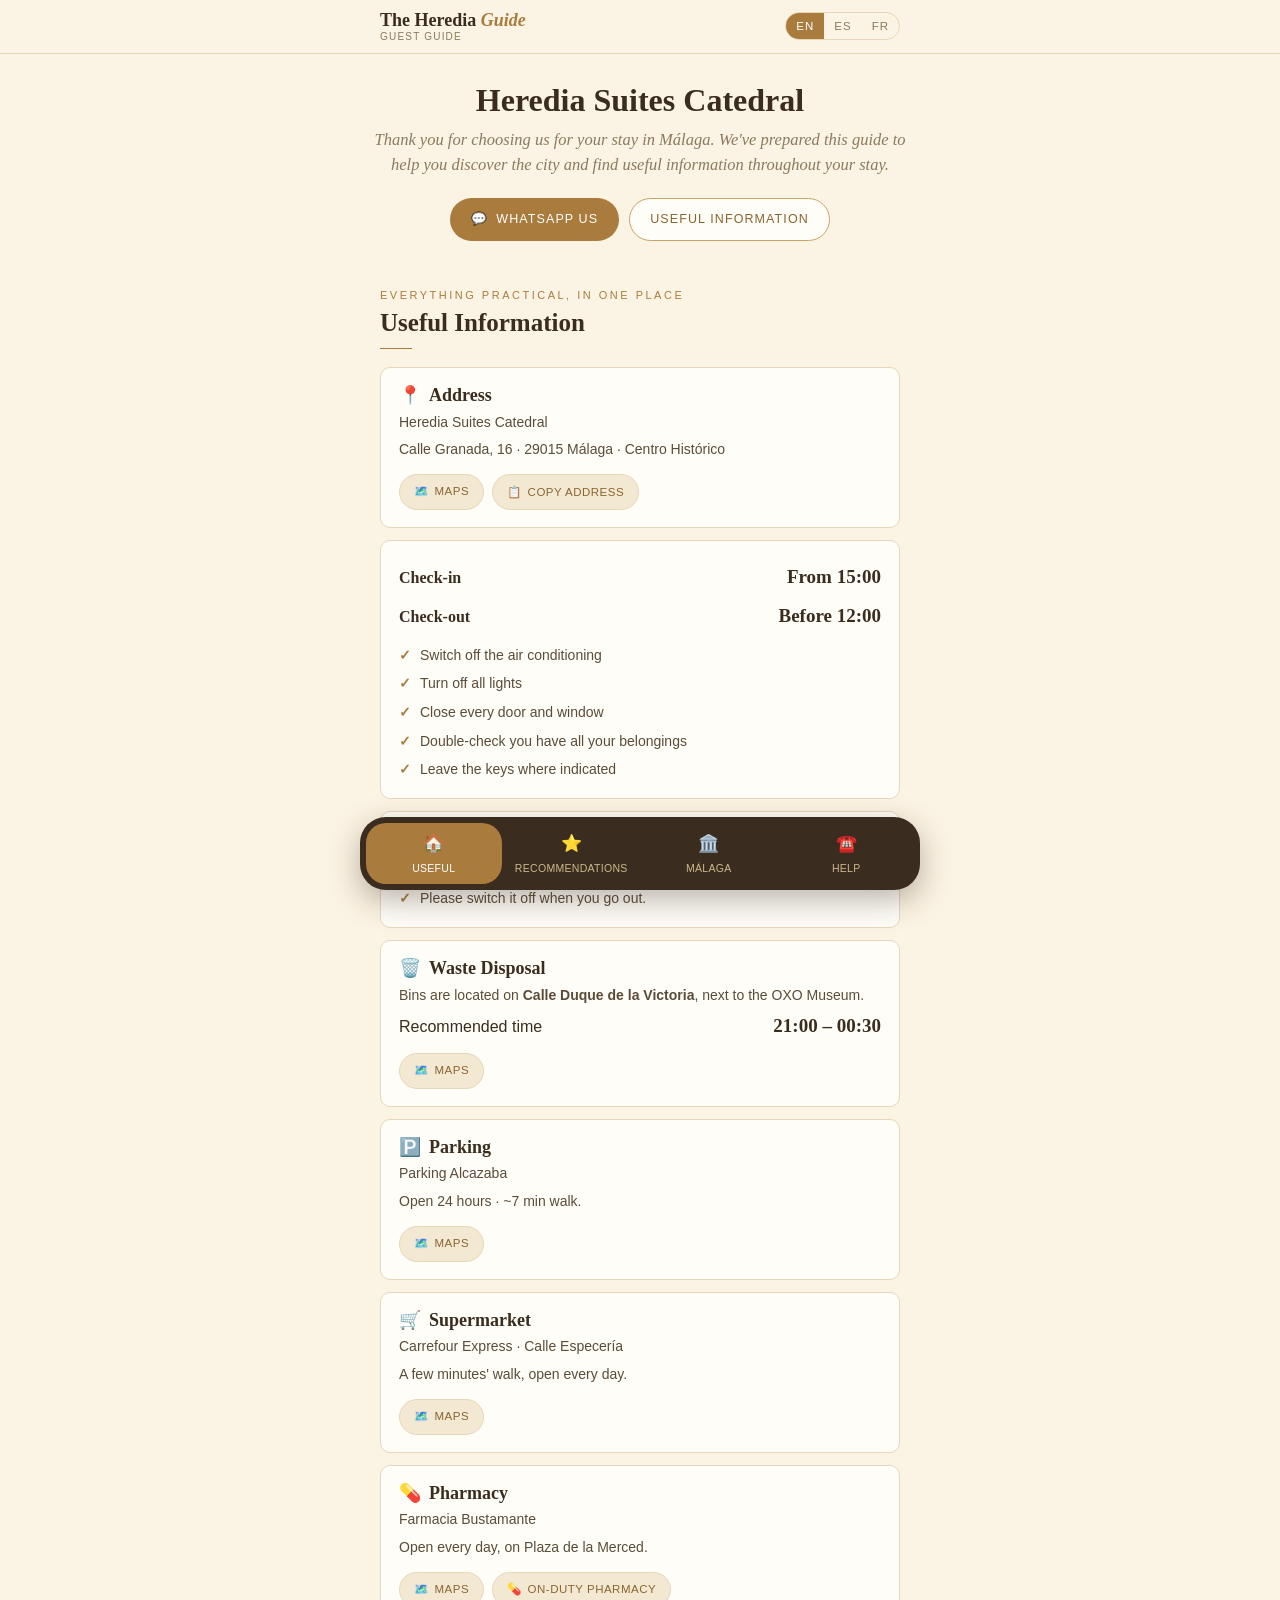
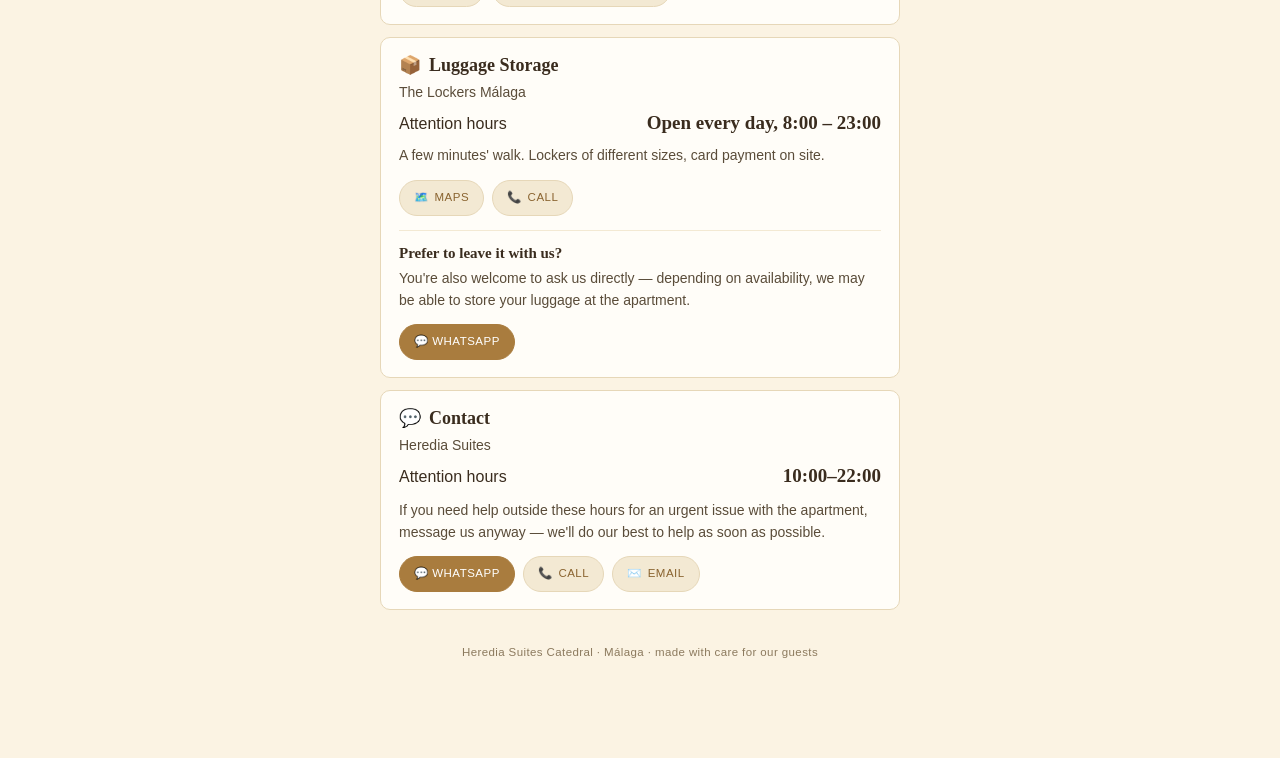
==== commit 240e2e2b: "Rename index-6.html to index.html" ====
--- a/index.html
+++ b/index.html
@@ -57,7 +57,7 @@
 .brand em{font-style:italic;color:var(--gold)}
 .brand-sub{font-size:10px;letter-spacing:1.2px;text-transform:uppercase;color:var(--muted)}
 .lang-toggle{display:flex;border:1px solid var(--line);border-radius:20px;overflow:hidden;flex-shrink:0}
-.lang-toggle button{background:none;border:none;padding:7px 13px;font-size:11.5px;letter-spacing:1px;color:var(--muted);min-width:38px}
+.lang-toggle button{background:none;border:none;padding:7px 10px;font-size:11.5px;letter-spacing:1px;color:var(--muted);min-width:32px}
 .lang-toggle button[aria-pressed="true"]{background:var(--gold);color:#fff}
 
 /* ---- Hero ---- */
@@ -152,10 +152,6 @@
 
 .empty-note{font-size:12px;color:var(--muted);font-style:italic;padding:8px 2px}
 
-@media (prefers-reduced-motion: no-preference){
-  .reveal{opacity:0;transform:translateY(8px);transition:opacity .45s ease,transform .45s ease}
-  .reveal.on{opacity:1;transform:none}
-}
 @media (prefers-reduced-motion: reduce){
   html{scroll-behavior:auto}
 }
@@ -173,9 +169,10 @@
       <div class="brand">The Heredia <em>Guide</em></div>
       <div class="brand-sub" data-i18n="brand_sub">Guest Guide</div>
     </div>
-    <div class="lang-toggle" role="group" aria-label="Language / Idioma">
+    <div class="lang-toggle" role="group" aria-label="Language / Idioma / Langue">
       <button data-lang="en" aria-pressed="true">EN</button>
       <button data-lang="es" aria-pressed="false">ES</button>
+      <button data-lang="fr" aria-pressed="false">FR</button>
     </div>
   </div>
 </header>
@@ -272,6 +269,11 @@
         <a class="pill-btn" data-maps="luggage" target="_blank" rel="noopener noreferrer">🗺️ <span data-i18n="open_maps">Maps</span></a>
         <a class="pill-btn" id="luggageTelBtn" href="#">📞 <span data-i18n="call">Call</span></a>
       </div>
+      <div style="margin-top:14px;padding-top:14px;border-top:1px solid var(--sand)">
+        <h3 style="font-size:15px" data-i18n="luggage_ask_title">Prefer to leave it with us?</h3>
+        <p data-cfg="luggage.askUs"></p>
+        <div class="foot"><a class="pill-btn solid" data-wa href="#">💬 WhatsApp</a></div>
+      </div>
     </div>
 
     <div class="card">
@@ -288,17 +290,10 @@
   </div>
 </section>
 
-<!-- ============ RECOMENDACIONES (Nora's picks + Our Favourites) ============ -->
+<!-- ============ RECOMENDACIONES (Our Favourites) ============ -->
 <section class="panel" id="reco" data-panel="reco">
   <div class="wrap">
     <div class="sec-head">
-      <div class="eyebrow" data-i18n="e_nora">My favourite spots to enjoy Málaga like a local</div>
-      <h2 data-i18n="h_nora">Recommended by Nora</h2>
-      <div class="rule"></div>
-    </div>
-    <div id="noraList"></div>
-
-    <div class="sec-head" style="margin-top:32px">
       <div class="eyebrow" data-i18n="e_comer">A curated selection, not a directory</div>
       <h2 data-i18n="h_comer">Our Favourites</h2>
       <div class="rule"></div>
@@ -335,6 +330,11 @@
       <h3>🚕 <span data-i18n="t_taxi">Taxi</span></h3>
       <p data-cfg="transport.taxi.note"></p>
       <div class="foot"><a class="pill-btn solid" id="taxiBtn"><span data-i18n="call">Call</span></a></div>
+    </div>
+    <div class="card" style="margin-top:12px">
+      <h3>🧳 <span data-i18n="t_transfer">Airport Transfer</span></h3>
+      <p data-i18n="transfer_text">Prefer a private transfer? We can arrange one for you — just ask.</p>
+      <div class="foot"><a class="pill-btn solid" data-wa href="#">💬 WhatsApp</a></div>
     </div>
     <div class="card" style="margin-top:12px">
       <h3>🚗 Uber / Cabify</h3>
@@ -409,103 +409,108 @@
 
 <script>
 /* =====================================================================
-   THE HEREDIA GUIDE — shared UI dictionary (ES / EN)
+   THE HEREDIA GUIDE — shared UI dictionary (EN / ES / FR)
    This file holds interface text only (labels, buttons, headings).
    Business content (place names, descriptions) lives in each
-   building's config.js, already written in both languages there.
+   building's config.js, already written in all three languages there.
    Shared between all buildings — do not duplicate per building.
 ===================================================================== */
 var I18N = {
-  brand_sub:            { en:"Guest Guide",                     es:"Guía del huésped" },
-  whatsapp_us:           { en:"WhatsApp us",                     es:"Escríbenos" },
-  see_useful:            { en:"Useful information",              es:"Información útil" },
-  discover_malaga:       { en:"Discover Málaga",                 es:"Descubre Málaga" },
-
-  // Nav (4 tabs: Nora's picks and Favourites now live together under "Recommendations")
-  nav_util:              { en:"Useful",  es:"Útil" },
-  nav_reco:              { en:"Recommendations", es:"Recomendaciones" },
-  nav_malaga:            { en:"Málaga", es:"Málaga" },
-  nav_ayuda:             { en:"Help",    es:"Ayuda" },
-
-  h_util:                { en:"Useful Information",              es:"Información Útil" },
-  e_util:                { en:"Everything practical, in one place", es:"Todo lo práctico, en un solo lugar" },
-
-  address_title:         { en:"Address",                         es:"Dirección" },
-  copy_address:          { en:"Copy address",                    es:"Copiar dirección" },
-  copied:                { en:"✓ Copied",                        es:"✓ Copiado" },
-  open_maps:             { en:"Maps",                             es:"Mapa" },
-  call:                  { en:"Call",                             es:"Llamar" },
-  email:                 { en:"Email",                            es:"Correo" },
-
-  checkin_title:         { en:"Check-in",                        es:"Check-in" },
-  checkin_from:          { en:"From",                             es:"A partir de las" },
-  checkout_title:        { en:"Check-out",                       es:"Check-out" },
-  checkout_before:       { en:"Before",                           es:"Antes de las" },
-  co_1:                  { en:"Switch off the air conditioning",  es:"Apaga el aire acondicionado" },
-  co_2:                  { en:"Turn off all lights",               es:"Apaga las luces" },
-  co_3:                  { en:"Close every door and window",      es:"Cierra puertas y ventanas" },
-  co_4:                  { en:"Double-check you have all your belongings", es:"Comprueba que has recogido todas tus pertenencias" },
-  co_5:                  { en:"Leave the keys where indicated",   es:"Deja las llaves en el lugar indicado" },
-
-  ac_title:              { en:"Air Conditioning",                 es:"Aire Acondicionado" },
-  ac_1:                  { en:"Keep doors and windows closed while it's running.", es:"Mantén puertas y ventanas cerradas mientras esté encendido." },
-  ac_2:                  { en:"Please switch it off when you go out.", es:"Apágalo cuando salgas del apartamento." },
-
-  trash_title:           { en:"Waste Disposal",                   es:"Basura" },
-  trash_text:            { en:"Bins are located on",              es:"Los contenedores se encuentran en" },
-  trash_hours:           { en:"Recommended time",                 es:"Horario recomendado" },
-
-  parking_title:         { en:"Parking",                          es:"Aparcamiento" },
-  market_title:          { en:"Supermarket",                      es:"Supermercado" },
-  pharmacy_title:        { en:"Pharmacy",                         es:"Farmacia" },
-  pharmacy_guardia:      { en:"On-duty pharmacy",                 es:"Farmacia de guardia" },
-  luggage_title:         { en:"Luggage Storage",                  es:"Consigna de Equipaje" },
-  luggage_text:          { en:"Need to store your bags before check-in or after check-out? We recommend a nearby luggage storage service.", es:"Si necesitas guardar tus maletas antes del check-in o después del check-out, recomendamos un servicio de consigna cercano." },
-  luggage_pending:       { en:"We're finalising the details of this service — ask us and we'll point you to the best option nearby.", es:"Estamos confirmando los detalles de este servicio — pregúntanos y te indicamos la mejor opción cercana." },
-
-  contact_title:         { en:"Contact",                          es:"Contacto" },
-  contact_hours:         { en:"Attention hours",                  es:"Horario de atención" },
+  brand_sub:            { en:"Guest Guide",                     es:"Guía del huésped",             fr:"Guide du séjour" },
+  whatsapp_us:           { en:"WhatsApp us",                     es:"Escríbenos",                    fr:"Écrivez-nous sur WhatsApp" },
+  see_useful:            { en:"Useful information",              es:"Información útil",              fr:"Informations utiles" },
+  discover_malaga:       { en:"Discover Málaga",                 es:"Descubre Málaga",               fr:"Découvrir Málaga" },
+
+  // Nav (4 tabs)
+  nav_util:              { en:"Useful",         es:"Útil",           fr:"Utile" },
+  nav_reco:              { en:"Recommendations", es:"Recomendaciones", fr:"Recommandations" },
+  nav_malaga:            { en:"Málaga",          es:"Málaga",         fr:"Málaga" },
+  nav_ayuda:             { en:"Help",            es:"Ayuda",          fr:"Aide" },
+
+  h_util:                { en:"Useful Information",              es:"Información Útil",              fr:"Informations Utiles" },
+  e_util:                { en:"Everything practical, in one place", es:"Todo lo práctico, en un solo lugar", fr:"Tout le pratique, au même endroit" },
+
+  address_title:         { en:"Address",                         es:"Dirección",                     fr:"Adresse" },
+  copy_address:          { en:"Copy address",                    es:"Copiar dirección",               fr:"Copier l'adresse" },
+  copied:                { en:"✓ Copied",                        es:"✓ Copiado",                      fr:"✓ Copié" },
+  open_maps:             { en:"Maps",                             es:"Mapa",                           fr:"Itinéraire" },
+  call:                  { en:"Call",                             es:"Llamar",                         fr:"Appeler" },
+  email:                 { en:"Email",                            es:"Correo",                         fr:"E-mail" },
+
+  checkin_title:         { en:"Check-in",                        es:"Check-in",                       fr:"Arrivée" },
+  checkin_from:          { en:"From",                             es:"A partir de las",                fr:"À partir de" },
+  checkout_title:        { en:"Check-out",                       es:"Check-out",                      fr:"Départ" },
+  checkout_before:       { en:"Before",                           es:"Antes de las",                   fr:"Avant" },
+  co_1:                  { en:"Switch off the air conditioning",  es:"Apaga el aire acondicionado",    fr:"Éteignez la climatisation" },
+  co_2:                  { en:"Turn off all lights",               es:"Apaga las luces",                fr:"Éteignez toutes les lumières" },
+  co_3:                  { en:"Close every door and window",      es:"Cierra puertas y ventanas",       fr:"Fermez toutes les portes et fenêtres" },
+  co_4:                  { en:"Double-check you have all your belongings", es:"Comprueba que has recogido todas tus pertenencias", fr:"Vérifiez que vous avez toutes vos affaires" },
+  co_5:                  { en:"Leave the keys where indicated",   es:"Deja las llaves en el lugar indicado", fr:"Laissez les clés à l'endroit indiqué" },
+
+  ac_title:              { en:"Air Conditioning",                 es:"Aire Acondicionado",             fr:"Climatisation" },
+  ac_1:                  { en:"Keep doors and windows closed while it's running.", es:"Mantén puertas y ventanas cerradas mientras esté encendido.", fr:"Gardez portes et fenêtres fermées pendant son fonctionnement." },
+  ac_2:                  { en:"Please switch it off when you go out.", es:"Apágalo cuando salgas del apartamento.", fr:"Merci de l'éteindre en sortant." },
+
+  trash_title:           { en:"Waste Disposal",                   es:"Basura",                        fr:"Poubelles" },
+  trash_text:            { en:"Bins are located on",              es:"Los contenedores se encuentran en", fr:"Les poubelles se trouvent" },
+  trash_hours:           { en:"Recommended time",                 es:"Horario recomendado",            fr:"Horaire recommandé" },
+
+  parking_title:         { en:"Parking",                          es:"Aparcamiento",                  fr:"Parking" },
+  market_title:          { en:"Supermarket",                      es:"Supermercado",                  fr:"Supermarché" },
+  pharmacy_title:        { en:"Pharmacy",                         es:"Farmacia",                       fr:"Pharmacie" },
+  pharmacy_guardia:      { en:"On-duty pharmacy",                 es:"Farmacia de guardia",            fr:"Pharmacie de garde" },
+  luggage_title:         { en:"Luggage Storage",                  es:"Consigna de Equipaje",           fr:"Consigne à Bagages" },
+  luggage_text:          { en:"Need to store your bags before check-in or after check-out? We recommend a nearby luggage storage service.", es:"Si necesitas guardar tus maletas antes del check-in o después del check-out, recomendamos un servicio de consigna cercano.", fr:"Besoin de déposer vos bagages avant l'arrivée ou après le départ ? Nous recommandons une consigne à bagages à proximité." },
+  luggage_pending:       { en:"We're finalising the details of this service — ask us and we'll point you to the best option nearby.", es:"Estamos confirmando los detalles de este servicio — pregúntanos y te indicamos la mejor opción cercana.", fr:"Nous finalisons les détails de ce service — demandez-nous et nous vous indiquerons la meilleure option à proximité." },
+  luggage_ask_title:     { en:"Prefer to leave it with us?",      es:"¿Prefieres dejarlo con nosotros?", fr:"Vous préférez nous le confier ?" },
+
+  contact_title:         { en:"Contact",                          es:"Contacto",                       fr:"Contact" },
+  contact_hours:         { en:"Attention hours",                  es:"Horario de atención",            fr:"Horaires d'assistance" },
   contact_afterhours:    { en:"If you need help outside these hours for an urgent issue with the apartment, message us anyway — we'll do our best to help as soon as possible.",
-                            es:"Si necesitas ayuda fuera de este horario por una incidencia urgente relacionada con el apartamento, escríbenos igualmente e intentaremos ayudarte lo antes posible." },
-
-  h_nora:                { en:"Recommended by Nora",              es:"Recomendado por Nora" },
-  e_nora:                { en:"My favourite spots to enjoy Málaga like a local", es:"Mis lugares favoritos para disfrutar Málaga como alguien de aquí" },
-
-  h_comer:               { en:"Our Favourites",                   es:"Nuestros Favoritos" },
-  e_comer:               { en:"A curated selection, not a directory", es:"No es un directorio, es una selección cuidada" },
-
-  h_malaga:              { en:"Explore Málaga",                   es:"Descubre Málaga" },
-  e_malaga:              { en:"Sorted by distance from your door", es:"Ordenado por distancia desde tu puerta" },
-  h_beaches:             { en:"Beaches",                          es:"Playas" },
-  h_shopping:            { en:"Shopping",                         es:"Compras" },
-  h_transport:           { en:"Getting Around",                   es:"Transporte" },
-  t_airport:             { en:"Airport",                          es:"Aeropuerto" },
-  t_train:               { en:"Train Station",                   es:"Estación de Tren" },
-  t_taxi:                { en:"Taxi",                             es:"Taxi" },
-
-  h_help:                { en:"Need Help?",                       es:"¿Necesitas Ayuda?" },
-  e_help:                { en:"We're here",                       es:"Estamos aquí" },
-  help_text:             { en:"Anything at all — just message us.", es:"Cualquier cosa — solo escríbenos." },
-  h_emg:                 { en:"Emergency",                         es:"Emergencias" },
-  e_emg:                 { en:"Just in case",                     es:"Por si acaso" },
-  emg_all:               { en:"Emergencies",                       es:"Emergencias" },
-  emg_national:          { en:"National Police",                  es:"Policía Nacional" },
-  emg_local:             { en:"Local Police",                     es:"Policía Local" },
-  emg_fire:              { en:"Fire Brigade",                     es:"Bomberos" },
-  emg_hospital:          { en:"Nearest hospital",                 es:"Hospital más cercano" },
+                            es:"Si necesitas ayuda fuera de este horario por una incidencia urgente relacionada con el apartamento, escríbenos igualmente e intentaremos ayudarte lo antes posible.",
+                            fr:"Si vous avez besoin d'aide en dehors de ces horaires pour un problème urgent lié à l'appartement, écrivez-nous quand même — nous ferons de notre mieux pour vous aider au plus vite." },
+
+  h_comer:               { en:"Our Favourites",                   es:"Nuestros Favoritos",             fr:"Nos Favoris" },
+  e_comer:               { en:"A curated selection, not a directory", es:"No es un directorio, es una selección cuidada", fr:"Une sélection soignée, pas un annuaire" },
+
+  h_malaga:              { en:"Explore Málaga",                   es:"Descubre Málaga",                fr:"Découvrir Málaga" },
+  e_malaga:              { en:"Sorted by distance from your door", es:"Ordenado por distancia desde tu puerta", fr:"Classé par distance depuis votre porte" },
+  h_beaches:             { en:"Beaches",                          es:"Playas",                        fr:"Plages" },
+  h_shopping:            { en:"Shopping",                         es:"Compras",                       fr:"Shopping" },
+  h_transport:           { en:"Getting Around",                   es:"Transporte",                     fr:"Se Déplacer" },
+  t_airport:             { en:"Airport",                          es:"Aeropuerto",                     fr:"Aéroport" },
+  t_train:               { en:"Train Station",                   es:"Estación de Tren",                fr:"Gare" },
+  t_taxi:                { en:"Taxi",                             es:"Taxi",                           fr:"Taxi" },
+  t_transfer:            { en:"Airport Transfer",                 es:"Transfer",                        fr:"Transfert" },
+  transfer_text:         { en:"Prefer a private transfer? We can arrange one for you — just ask.",
+                            es:"¿Prefieres un transfer privado? Podemos organizarte uno — solo pregúntanos.",
+                            fr:"Vous préférez un transfert privé ? Nous pouvons vous en organiser un — demandez-nous simplement." },
+
+  h_help:                { en:"Need Help?",                       es:"¿Necesitas Ayuda?",              fr:"Besoin d'Aide ?" },
+  e_help:                { en:"We're here",                       es:"Estamos aquí",                   fr:"Nous sommes là" },
+  help_text:             { en:"Anything at all — just message us.", es:"Cualquier cosa — solo escríbenos.", fr:"N'importe quoi — écrivez-nous simplement." },
+  h_emg:                 { en:"Emergency",                         es:"Emergencias",                    fr:"Urgences" },
+  e_emg:                 { en:"Just in case",                     es:"Por si acaso",                   fr:"Au cas où" },
+  emg_all:               { en:"Emergencies",                       es:"Emergencias",                    fr:"Urgences" },
+  emg_national:          { en:"National Police",                  es:"Policía Nacional",               fr:"Police Nationale" },
+  emg_local:             { en:"Local Police",                     es:"Policía Local",                  fr:"Police Municipale" },
+  emg_fire:              { en:"Fire Brigade",                     es:"Bomberos",                       fr:"Pompiers" },
+  emg_hospital:          { en:"Nearest hospital",                 es:"Hospital más cercano",           fr:"Hôpital le plus proche" },
   emg_note:              { en:"For any urgent issue with the apartment, please contact Heredia Suites as well.",
-                            es:"Para cualquier incidencia urgente relacionada con el apartamento, contacta también con Heredia Suites." },
-
-  review_title:          { en:"We hope you enjoyed your stay",    es:"Esperamos que hayas disfrutado tu estancia" },
+                            es:"Para cualquier incidencia urgente relacionada con el apartamento, contacta también con Heredia Suites.",
+                            fr:"Pour tout problème urgent concernant l'appartement, contactez également Heredia Suites." },
+
+  review_title:          { en:"We hope you enjoyed your stay",    es:"Esperamos que hayas disfrutado tu estancia", fr:"Nous espérons que vous avez passé un excellent séjour" },
   review_text:           { en:"If everything went well, it would mean a lot if you took a minute to leave us a review.",
-                            es:"Si todo ha ido bien, nos ayudaría muchísimo que dedicaras un minuto a dejarnos una reseña." },
-  review_booking:        { en:"Review on Booking",                es:"Reseña en Booking" },
-  review_google:         { en:"Review on Google",                 es:"Reseña en Google" },
-  review_rebook:         { en:"Book with us again",                es:"Volver a reservar" },
-  footer_made:           { en:"made with care for our guests",    es:"hecho con cariño para nuestros huéspedes" },
-
-  walk_min:              { en:"min walk",                          es:"min andando" },
-  recommends:            { en:"Nora recommends",                  es:"Recomendado por Nora" },
+                            es:"Si todo ha ido bien, nos ayudaría muchísimo que dedicaras un minuto a dejarnos una reseña.",
+                            fr:"Si tout s'est bien passé, cela compterait beaucoup pour nous si vous preniez une minute pour nous laisser un avis." },
+  review_booking:        { en:"Review on Booking",                es:"Reseña en Booking",               fr:"Avis sur Booking" },
+  review_google:         { en:"Review on Google",                 es:"Reseña en Google",                fr:"Avis sur Google" },
+  review_rebook:         { en:"Book with us again",                es:"Volver a reservar",               fr:"Réserver à nouveau avec nous" },
+  footer_made:           { en:"made with care for our guests",    es:"hecho con cariño para nuestros huéspedes", fr:"conçu avec soin pour nos hôtes" },
+
+  walk_min:              { en:"min walk",                          es:"min andando",                    fr:"min à pied" },
+  recommends:            { en:"Nora recommends",                  es:"Recomendado por Nora",           fr:"Recommandé par Nora" },
 };
 
 </script>
@@ -534,14 +539,14 @@
 
   welcome: {
     en: "Thank you for choosing us for your stay in Málaga. We've prepared this guide to help you discover the city and find useful information throughout your stay.",
-    es: "Gracias por elegirnos para tu estancia en Málaga. Hemos preparado esta guía para ayudarte a descubrir la ciudad y resolver cualquier duda durante tu estancia."
+    es: "Gracias por elegirnos para tu estancia en Málaga. Hemos preparado esta guía para ayudarte a descubrir la ciudad y resolver cualquier duda durante tu estancia.",
+    fr: "Merci de nous avoir choisis pour votre séjour à Málaga. Nous avons préparé ce guide pour vous aider à découvrir la ville et trouver des informations utiles tout au long de votre séjour."
   },
-
   contact: {
     phoneDisplay: "+34 614 70 05 26",
     phoneDial: "+34614700526",
     email: "nora@heredia21.com",
-    hours: "09:00–22:00",
+    hours: "10:00–22:00",
     whatsappMsg: {
       en: "Hi, I'm staying at Heredia Suites Catedral and I need help with…",
       es: "Hola, estoy alojado/a en Heredia Suites Catedral y necesito ayuda con…"
@@ -550,7 +555,7 @@
 
   trash: {
     street: "Calle Duque de la Victoria",
-    near: { en: "next to the OXO Museum", es: "junto al Museo OXO" },
+    near: { en: "next to the OXO Museum", es: "junto al Museo OXO", fr: "juste à côté du musée OXO" },
     hours: "21:00 – 00:30",
     lat: 36.7213851, lng: -4.419564 // corner of C. Duque de la Victoria, next to OXO
   },
@@ -559,14 +564,14 @@
     name: "Parking Alcazaba",
     lat: 36.722459, lng: -4.416423,
     place_id: "ChIJjTrKFQD3cg0R0vc135DnfR4",
-    note: { en: "Open 24 hours · ~7 min walk.", es: "Abierto 24 horas · ~7 min andando." }
+    note: { en: "Open 24 hours · ~7 min walk.", es: "Abierto 24 horas · ~7 min andando.", fr: "Ouvert 24h/24 · ~7 min à pied." }
   },
 
   market: {
     name: "Carrefour Express · Calle Especería",
     lat: 36.7208382, lng: -4.4231736,
     place_id: "ChIJx-bUY1n3cg0RBFAtBt-Qk-o",
-    note: { en: "A few minutes' walk, open every day.", es: "A pocos minutos andando, abierto todos los días." }
+    note: { en: "A few minutes' walk, open every day.", es: "A pocos minutos andando, abierto todos los días.", fr: "À quelques minutes à pied, ouvert tous les jours." }
     // TODO (config-ready, not yet enabled): add Mercadona as an alternative once confirmed
   },
 
@@ -574,7 +579,7 @@
     name: "Farmacia Bustamante",
     lat: 36.722819, lng: -4.417582,
     place_id: "ChIJu972DcD3cg0RD1aZjDjaAOM",
-    note: { en: "Open every day, on Plaza de la Merced.", es: "Abierta todos los días, en la Plaza de la Merced." },
+    note: { en: "Open every day, on Plaza de la Merced.", es: "Abierta todos los días, en la Plaza de la Merced.", fr: "Ouverte tous les jours, sur la Plaza de la Merced." },
     guardiaLink: "https://www.google.com/search?q=farmacia+de+guardia+malaga+hoy"
   },
 
@@ -585,89 +590,79 @@
     lat: 36.7221968, lng: -4.4244186,
     place_id: "ChIJSyOQpcH3cg0R_7xm8qiGzfw",
     phone: "+34690291941",
-    hours: { en: "Open every day, 8:00 – 23:00", es: "Abierto todos los días, de 8:00 a 23:00" },
+    hours: { en: "Open every day, 8:00 – 23:00", es: "Abierto todos los días, de 8:00 a 23:00", fr: "Ouvert tous les jours, de 8h00 à 23h00" },
     note: { en: "A few minutes' walk. Lockers of different sizes, card payment on site.",
-            es: "A pocos minutos andando. Taquillas de varios tamaños, pago con tarjeta en el propio local." }
+            es: "A pocos minutos andando. Taquillas de varios tamaños, pago con tarjeta en el propio local.",
+            fr: "À quelques minutes à pied. Casiers de différentes tailles, paiement par carte sur place." },
+    // Soft, conditional offer — availability isn't guaranteed, so this is framed
+    // as "ask us" rather than a firm promise. Edit or remove if it doesn't apply.
+    askUs: { en: "You're also welcome to ask us directly — depending on availability, we may be able to store your luggage at the apartment.",
+             es: "También puedes preguntarnos directamente — según disponibilidad, es posible que podamos guardar tu equipaje en el propio apartamento.",
+             fr: "Vous pouvez aussi nous demander directement — selon la disponibilité, il se peut que nous puissions garder vos bagages dans l'appartement." }
   },
-
-  // ================= RECOMMENDED BY NORA =================
-  // Personal, high-profile picks. Keep this list short (5–6 max).
-  nora: [
-    { kicker:{en:"My favourite breakfast", es:"Mi desayuno favorito"}, name:"Brunchit", ico:"🥐",
-      lat:36.7229788, lng:-4.423937, place_id:"ChIJb7BN3L33cg0RcNeZR_harK0" },
-    { kicker:{en:"A taste of Málaga", es:"Un restaurante malagueño"}, name:"El Tapeo de Cervantes", ico:"🍷",
-      lat:36.7239612, lng:-4.4193114, place_id:"ChIJKzfemL_3cg0RKTL3Ih44eLQ" },
-    { kicker:{en:"For sunset drinks", es:"Para tomar algo al atardecer"}, name:"Muelle Uno", ico:"🌇",
-      lat:36.7173576, lng:-4.4130168, place_id:"ChIJo3DE5-j3cg0RQ8BidXnADiI" },
-    { kicker:{en:"My favourite ice cream", es:"Mi helado favorito"}, name:"Casa Mira", ico:"🍦",
-      lat:36.719465, lng:-4.421489, place_id:"ChIJjWZZupX3cg0RC4chqyYyMog" },
-    // "A special corner" — do not publish until Nora gives the real place. Hidden while enabled:false.
-    { kicker:{en:"A special corner", es:"Un rincón especial"}, name:"—", ico:"🤍",
-      lat:null, lng:null, enabled:false }
-  ],
 
   // ================= OUR FAVOURITES (by category, collapsible) =================
   // One-line editorial notes only — no ratings, no invented hours/prices.
   favourites: [
-    { cat:{en:"Breakfast", es:"Desayuno"}, ico:"🥐", items:[
+    { cat:{en:"Breakfast", es:"Desayuno", fr:"Petit-déjeuner"}, ico:"🥐", items:[
       { name:"Brunchit", lat:36.7229788, lng:-4.423937, place_id:"ChIJb7BN3L33cg0RcNeZR_harK0", rec:true,
-        note:{en:"Beautifully presented plates, always busy.", es:"Platos muy cuidados, siempre lleno."} },
+        note:{en:"Beautifully presented plates, always busy.", es:"Platos muy cuidados, siempre lleno.", fr:"Des assiettes soignées, toujours plein de monde."} },
       { name:"Casa Aranda", lat:36.7187853, lng:-4.4234052, place_id:"ChIJCRDH1JX3cg0R0-Mv4DUFOGs",
-        note:{en:"Churros & hot chocolate since 1932.", es:"Churros y chocolate desde 1932."} },
+        note:{en:"Churros & hot chocolate since 1932.", es:"Churros y chocolate desde 1932.", fr:"Churros et chocolat chaud depuis 1932."} },
       { name:"La Canasta", lat:36.722181, lng:-4.417779, place_id:"ChIJbyM-Lqn3cg0RZr-X5CZvmHA",
-        note:{en:"Old-school bakery, good coffee.", es:"Panadería de toda la vida, buen café."} },
+        note:{en:"Old-school bakery, good coffee.", es:"Panadería de toda la vida, buen café.", fr:"Boulangerie traditionnelle, bon café."} },
     ]},
-    { cat:{en:"Coffee", es:"Café"}, ico:"☕", items:[
+    { cat:{en:"Coffee", es:"Café", fr:"Café"}, ico:"☕", items:[
       { name:"Next Level Specialty Coffee", lat:36.7177751, lng:-4.4241464, place_id:"ChIJ3w9CMlv3cg0RcAxVa6fnljY",
-        note:{en:"Serious coffee, small and popular.", es:"Café de especialidad, pequeño y muy solicitado."} },
+        note:{en:"Serious coffee, small and popular.", es:"Café de especialidad, pequeño y muy solicitado.", fr:"Café de spécialité, petit et très prisé."} },
       { name:"Santa Coffee", lat:36.71685, lng:-4.4233293, place_id:"ChIJwZZTHZT3cg0RfvGpYbV2qnA",
-        note:{en:"Relaxed Mediterranean vibe, great juices.", es:"Ambiente mediterráneo relajado, buenos zumos."} },
+        note:{en:"Relaxed Mediterranean vibe, great juices.", es:"Ambiente mediterráneo relajado, buenos zumos.", fr:"Ambiance méditerranéenne détendue, excellents jus."} },
       { name:"Mia Coffee", lat:36.7164714, lng:-4.4228525, place_id:"ChIJpZpVBb73cg0R0chj8Gz6AOw",
-        note:{en:"Small, family-run, excellent beans.", es:"Pequeño, familiar, café excelente."} },
+        note:{en:"Small, family-run, excellent beans.", es:"Pequeño, familiar, café excelente.", fr:"Petit établissement familial, café excellent."} },
     ]},
-    { cat:{en:"Tapas", es:"Tapas"}, ico:"🍷", items:[
+    { cat:{en:"Tapas", es:"Tapas", fr:"Tapas"}, ico:"🍷", items:[
       { name:"El Tapeo de Cervantes", lat:36.7239612, lng:-4.4193114, place_id:"ChIJKzfemL_3cg0RKTL3Ih44eLQ", rec:true,
-        note:{en:"Book ahead — small, intimate, excellent.", es:"Reserva con antelación — pequeño e intenso, excelente."} },
+        note:{en:"Book ahead — small, intimate, excellent.", es:"Reserva con antelación — pequeño e intenso, excelente.", fr:"Réservez à l'avance — petit, intime, excellent."} },
       { name:"Los Gatos", lat:36.7223443, lng:-4.4197876, place_id:"ChIJ687nxL_3cg0RIAf0vtkvQHs",
-        note:{en:"Lively, central, great mini burgers.", es:"Animado, céntrico, muy buenas mini burgers."} },
+        note:{en:"Lively, central, great mini burgers.", es:"Animado, céntrico, muy buenas mini burgers.", fr:"Animé, central, d'excellents mini-burgers."} },
       { name:"Uvedoble Taberna", lat:36.7206679, lng:-4.4174263, place_id:"ChIJb3U1tur3cg0RmrHODNDVXSI",
-        note:{en:"Creative tapas opposite the Roman Theatre.", es:"Tapas creativas frente al Teatro Romano."} },
+        note:{en:"Creative tapas opposite the Roman Theatre.", es:"Tapas creativas frente al Teatro Romano.", fr:"Tapas créatives en face du Théâtre Romain."} },
       { name:"Mesón Mariano", lat:36.7226273, lng:-4.4199214, place_id:"ChIJuf-uxb_3cg0RmAprNhlXWN0",
-        note:{en:"Local favourite, arrive early.", es:"Muy querido por los locales, llega pronto."} },
+        note:{en:"Local favourite, arrive early.", es:"Muy querido por los locales, llega pronto.", fr:"Très apprécié des habitants, arrivez tôt."} },
       { name:"El Pimpi", lat:36.7219304, lng:-4.4181336, place_id:"ChIJ7a2TAMD3cg0RD8K-iOjCzIo",
-        note:{en:"An institution — historic bodega, always full.", es:"Una institución — bodega histórica, siempre lleno."} },
+        note:{en:"An institution — historic bodega, always full.", es:"Una institución — bodega histórica, siempre lleno.", fr:"Une institution — bodega historique, toujours plein."} },
     ]},
-    { cat:{en:"Málaga Cuisine", es:"Cocina Malagueña"}, ico:"🥘", items:[
+    { cat:{en:"Málaga Cuisine", es:"Cocina Malagueña", fr:"Cuisine Malaguène"}, ico:"🥘", items:[
       { name:"El Pimpi", lat:36.7219304, lng:-4.4181336, place_id:"ChIJ7a2TAMD3cg0RD8K-iOjCzIo",
-        note:{en:"Traditional dishes, unbeatable atmosphere.", es:"Platos tradicionales, ambiente inigualable."} },
+        note:{en:"Traditional dishes, unbeatable atmosphere.", es:"Platos tradicionales, ambiente inigualable.", fr:"Plats traditionnels, ambiance incomparable."} },
       { name:"Mesón Mariano", lat:36.7226273, lng:-4.4199214, place_id:"ChIJuf-uxb_3cg0RmAprNhlXWN0",
-        note:{en:"Simple menu, everything done very well.", es:"Carta sencilla, todo muy bien hecho."} },
+        note:{en:"Simple menu, everything done very well.", es:"Carta sencilla, todo muy bien hecho.", fr:"Carte simple, tout est très bien fait."} },
       { name:"El Refectorium Catedral", lat:36.7196583, lng:-4.4189056, place_id:"ChIJG1tNO5X3cg0RaqNOGBM8CC8",
-        note:{en:"Classic dining with cathedral views.", es:"Cocina clásica con vistas a la catedral."} },
+        note:{en:"Classic dining with cathedral views.", es:"Cocina clásica con vistas a la catedral.", fr:"Cuisine classique avec vue sur la cathédrale."} },
     ]},
-    { cat:{en:"Seafood", es:"Pescado"}, ico:"🐟", items:[
+    { cat:{en:"Seafood", es:"Pescado", fr:"Poisson"}, ico:"🐟", items:[
       { name:"Los Mellizos", lat:36.7188768, lng:-4.4210022, place_id:"ChIJY9gqVJT3cg0RYfj2c1GBmNk",
-        note:{en:"Fresh and generous, tucked in a side street.", es:"Fresco y abundante, en una callejuela escondida."} },
+        note:{en:"Fresh and generous, tucked in a side street.", es:"Fresco y abundante, en una callejuela escondida.", fr:"Frais et généreux, niché dans une ruelle discrète."} },
       { name:"Taberna Casa Don Vicente", lat:36.718319, lng:-4.422298, place_id:"ChIJP-8nN5T3cg0RkiMeFC6hRDc",
-        note:{en:"Grilled cuttlefish, proper Andalusian flavour.", es:"Choco a la plancha, sabor andaluz de verdad."} },
+        note:{en:"Grilled cuttlefish, proper Andalusian flavour.", es:"Choco a la plancha, sabor andaluz de verdad.", fr:"Seiche grillée, une authentique saveur andalouse."} },
     ]},
-    { cat:{en:"Italian", es:"Italiano"}, ico:"🍝", items:[
+    { cat:{en:"Italian", es:"Italiano", fr:"Italien"}, ico:"🍝", items:[
       { name:"Terra Mia", lat:36.7212029, lng:-4.4200978, place_id:"ChIJsVzQZJX3cg0Rpv6FwZsn2Mg",
-        note:{en:"Reliable, tasty, always a queue.", es:"Fiable, sabroso, siempre con cola."} },
+        note:{en:"Reliable, tasty, always a queue.", es:"Fiable, sabroso, siempre con cola.", fr:"Fiable, savoureux, toujours une file d'attente."} },
       { name:"Trattoria Mamma Mia", lat:36.7202973, lng:-4.4223687, place_id:"ChIJXVbQHpv3cg0R8yK-5Og8eJk",
-        note:{en:"Thin-crust pizza in the historic centre.", es:"Pizza de masa fina en pleno centro histórico."} },
+        note:{en:"Thin-crust pizza in the historic centre.", es:"Pizza de masa fina en pleno centro histórico.", fr:"Pizza à pâte fine en plein centre historique."} },
     ]},
-    { cat:{en:"Drinks", es:"Copas"}, ico:"🍸", items:[
+    { cat:{en:"Drinks", es:"Copas", fr:"Boissons"}, ico:"🍸", items:[
       { name:"Renard Cocktail Club", lat:36.721385, lng:-4.419564, place_id:"ChIJlYw0Z5X3cg0RRDU7K2vBB48", rec:true,
-        note:{en:"Menu reads like a novel, cocktails to match.", es:"La carta se lee como una novela, y los cócteles están a la altura."} },
+        note:{en:"Menu reads like a novel, cocktails to match.", es:"La carta se lee como una novela, y los cócteles están a la altura.", fr:"La carte se lit comme un roman, et les cocktails sont à la hauteur."} },
       { name:"La Terraza de Valeria", lat:36.7171428, lng:-4.4207718, place_id:"ChIJlaIwYpT3cg0RXxjfq3DhbuY",
-        note:{en:"Rooftop views over the marina.", es:"Vistas al puerto desde la azotea."} },
+        note:{en:"Rooftop views over the marina.", es:"Vistas al puerto desde la azotea.", fr:"Vue sur le port depuis la terrasse."} },
     ]},
-    { cat:{en:"Ice Cream", es:"Helados"}, ico:"🍦", items:[
+    { cat:{en:"Ice Cream", es:"Helados", fr:"Glaces"}, ico:"🍦", items:[
       { name:"Casa Mira", lat:36.719465, lng:-4.421489, place_id:"ChIJjWZZupX3cg0RC4chqyYyMog", rec:true,
-        note:{en:"Since 1890 — try the turrón flavour.", es:"Desde 1890 — prueba el sabor a turrón."} },
+        note:{en:"Since 1890 — try the turrón flavour.", es:"Desde 1890 — prueba el sabor a turrón.", fr:"Depuis 1890 — essayez le parfum turrón."} },
       { name:"Bico de Xeado", lat:36.722944, lng:-4.420525, place_id:"ChIJS-F-tb_3cg0RVAhfwLo869E",
-        note:{en:"Real ingredients, honestly excellent.", es:"Ingredientes reales, sencillamente excelente."} },
+        note:{en:"Real ingredients, honestly excellent.", es:"Ingredientes reales, sencillamente excelente.", fr:"De vrais ingrédients, tout simplement excellent."} },
     ]},
   ],
 
@@ -677,46 +672,46 @@
   // gracefully to an icon when no image is set.
   explore: [
     { name:"Málaga Cathedral", ico:"⛪", lat:36.7201678, lng:-4.4193106, place_id:"ChIJjanOEZX3cg0R-hlvsHnCw_w",
-      note:{en:"Baroque grandeur in the historic centre.", es:"Grandeza barroca en pleno centro histórico."} },
+      note:{en:"Baroque grandeur in the historic centre.", es:"Grandeza barroca en pleno centro histórico.", fr:"Grandeur baroque en plein centre historique."} },
     { name:"Picasso Museum", ico:"🎨", lat:36.7217363, lng:-4.4184291, place_id:"ChIJt3AqVJX3cg0RuStMhenHghw",
-      note:{en:"200+ works, in the city where he was born.", es:"Más de 200 obras, en la ciudad donde nació."} },
+      note:{en:"200+ works, in the city where he was born.", es:"Más de 200 obras, en la ciudad donde nació.", fr:"Plus de 200 œuvres, dans la ville où il est né."} },
     { name:"Roman Theatre", ico:"🏺", lat:36.7211729, lng:-4.416823, place_id:"ChIJM8NJoOr3cg0RKUe-SadD5oU",
-      note:{en:"Free to visit, right beneath the Alcazaba.", es:"Entrada libre, a los pies de la Alcazaba."} },
+      note:{en:"Free to visit, right beneath the Alcazaba.", es:"Entrada libre, a los pies de la Alcazaba.", fr:"Entrée gratuite, juste au pied de l'Alcazaba."} },
     { name:"Alcazaba", ico:"🏰", lat:36.7211348, lng:-4.4158666, place_id:"ChIJxSK7oOr3cg0RZ7K4v2udaYQ",
-      note:{en:"Moorish fortress with the best views over the city.", es:"Fortaleza árabe con las mejores vistas de la ciudad."} },
+      note:{en:"Moorish fortress with the best views over the city.", es:"Fortaleza árabe con las mejores vistas de la ciudad.", fr:"Forteresse maure offrant la plus belle vue sur la ville."} },
     { name:"Málaga Park", ico:"🌴", lat:36.7191148, lng:-4.4156899, place_id:"ChIJ2Uh4w5T3cg0RkHSZoZ-K09A",
-      note:{en:"Palm-lined boulevards, lovely shaded walk.", es:"Paseos entre palmeras, ideal con sombra."} },
+      note:{en:"Palm-lined boulevards, lovely shaded walk.", es:"Paseos entre palmeras, ideal con sombra.", fr:"Allées bordées de palmiers, agréable promenade à l'ombre."} },
     { name:"Muelle Uno", ico:"⚓", lat:36.7173576, lng:-4.4130168, place_id:"ChIJo3DE5-j3cg0RQ8BidXnADiI",
-      note:{en:"Marina promenade with shops, bars and sea views.", es:"Paseo del puerto con tiendas, bares y vistas al mar."} },
+      note:{en:"Marina promenade with shops, bars and sea views.", es:"Paseo del puerto con tiendas, bares y vistas al mar.", fr:"Promenade du port avec boutiques, bars et vue sur la mer."} },
     { name:"Malagueta Beach", ico:"🏖️", lat:36.7192893, lng:-4.4024568, place_id:"ChIJTU5q9e73cg0RpwMiC3E5ysM",
-      note:{en:"The city's beach — sand, sea and chiringuitos.", es:"La playa de la ciudad: arena, mar y chiringuitos."} },
+      note:{en:"The city's beach — sand, sea and chiringuitos.", es:"La playa de la ciudad: arena, mar y chiringuitos.", fr:"La plage de la ville : sable, mer et chiringuitos."} },
   ],
 
   beaches: [
     { name:"Malagueta Beach", ico:"🏖️", lat:36.7192893, lng:-4.4024568, place_id:"ChIJTU5q9e73cg0RpwMiC3E5ysM",
-      note:{en:"The closest, easiest beach on foot.", es:"La playa urbana más cercana y accesible caminando."} },
+      note:{en:"The closest, easiest beach on foot.", es:"La playa urbana más cercana y accesible caminando.", fr:"La plage la plus proche, facilement accessible à pied."} },
     { name:"La Caleta Beach", ico:"🏖️", lat:36.7223605, lng:-4.3943407, place_id:"ChIJ5QwdgeNZcg0Redrkp4UWIa0",
-      note:{en:"Quieter, along the seafront promenade — a longer walk or short bus ride.", es:"Más tranquila, siguiendo el paseo marítimo — paseo largo o autobús corto."} },
+      note:{en:"Quieter, along the seafront promenade — a longer walk or short bus ride.", es:"Más tranquila, siguiendo el paseo marítimo — paseo largo o autobús corto.", fr:"Plus calme, le long de la promenade maritime — une longue marche ou un court trajet en bus."} },
     { name:"Pedregalejo", ico:"🏖️", lat:36.7210866, lng:-4.3717303, place_id:"ChIJwZZnqz9Ycg0R3gNMwDLLcEM",
-      note:{en:"Old fishing quarter, great for seafood — best reached by bus or taxi.", es:"Antiguo barrio marinero, ideal para comer pescado — mejor en autobús o taxi."} },
+      note:{en:"Old fishing quarter, great for seafood — best reached by bus or taxi.", es:"Antiguo barrio marinero, ideal para comer pescado — mejor en autobús o taxi.", fr:"Ancien quartier de pêcheurs, idéal pour le poisson — mieux vaut y aller en bus ou en taxi."} },
   ],
 
   shopping: [
     { name:"Calle Marqués de Larios", ico:"🛍️", lat:36.7194687, lng:-4.421575, place_id:"ChIJX_OksZX3cg0RBuCwuIlH1PM",
-      note:{en:"Málaga's main shopping street, right in the centre.", es:"La calle comercial principal de Málaga, en pleno centro."} },
+      note:{en:"Málaga's main shopping street, right in the centre.", es:"La calle comercial principal de Málaga, en pleno centro.", fr:"La principale rue commerçante de Málaga, en plein centre."} },
     { name:"El Corte Inglés", ico:"🏬", lat:36.716992, lng:-4.4279328, place_id:"ChIJ6RqJ0JX3cg0RD7HUzZwEadk",
-      note:{en:"Department store, a little further out.", es:"Grandes almacenes, algo más alejado."} },
+      note:{en:"Department store, a little further out.", es:"Grandes almacenes, algo más alejado.", fr:"Grand magasin, un peu plus loin."} },
     { name:"Muelle Uno", ico:"⚓", lat:36.7173576, lng:-4.4130168, place_id:"ChIJo3DE5-j3cg0RQ8BidXnADiI",
-      note:{en:"Boutiques by the marina.", es:"Boutiques junto al puerto deportivo."} },
+      note:{en:"Boutiques by the marina.", es:"Boutiques junto al puerto deportivo.", fr:"Boutiques près du port de plaisance."} },
   ],
 
   transport: {
     airport: { name:"Málaga·Costa del Sol Airport", ico:"✈️", lat:36.676743, lng:-4.49387, place_id:"ChIJpTC6dhj6cg0Rmj7eRy-ttVc",
-      note:{en:"Taxi, bus or train — approximate times only, traffic varies.", es:"Taxi, autobús o tren — tiempos aproximados, varían con el tráfico."} },
+      note:{en:"Taxi, bus or train — approximate times only, traffic varies.", es:"Taxi, autobús o tren — tiempos aproximados, varían con el tráfico.", fr:"Taxi, bus ou train — durées approximatives, selon le trafic."} },
     train: { name:"María Zambrano Station", ico:"🚆", lat:36.711919, lng:-4.431962, place_id:"ChIJ8VDThZX3cg0RWLKm3wEwI-o",
-      note:{en:"Málaga's main train station.", es:"La estación de tren principal de Málaga."} },
+      note:{en:"Málaga's main train station.", es:"La estación de tren principal de Málaga.", fr:"La gare principale de Málaga."} },
     taxi: { name:"Taxi", phone:"+34665827814",
-      note:{en:"Reliable local service, WhatsApp bookings welcome.", es:"Servicio local de confianza, acepta reservas por WhatsApp."} },
+      note:{en:"Reliable local service, WhatsApp bookings welcome.", es:"Servicio local de confianza, acepta reservas por WhatsApp.", fr:"Service local fiable, réservations par WhatsApp acceptées."} },
     uber: { link:"https://m.uber.com/" },
     cabify: { link:"https://cabify.com/" }
   },
@@ -745,8 +740,10 @@
   function detectLang(){
     const nav = (navigator.language || "en").toLowerCase();
     const saved = sessionStorage.getItem('heredia_lang'); // clears itself when the tab closes — not tracking, just convenience during the visit
-    if (saved === 'es' || saved === 'en') return saved;
-    return nav.startsWith('es') ? 'es' : 'en';
+    if (saved === 'es' || saved === 'en' || saved === 'fr') return saved;
+    if (nav.startsWith('es')) return 'es';
+    if (nav.startsWith('fr')) return 'fr';
+    return 'en';
   }
   let LANG = detectLang();
 
@@ -779,7 +776,7 @@
     const meta = [];
     if (walk) meta.push(`🚶 ${walk} ${t('walk_min')}`);
     if (p.metaExtra) meta.push(tt(p.metaExtra));
-    return `<div class="card poi-card reveal">
+    return `<div class="card poi-card">
       ${p.img ? `<img src="${esc(p.img)}" alt="${esc(p.imgAlt ? tt(p.imgAlt) : p.name)}" loading="lazy">` : ""}
       <div class="info">
         <h3>${p.ico?p.ico+' ':''}${esc(p.name)}</h3>
@@ -787,17 +784,6 @@
         ${p.note ? `<p>${esc(tt(p.note))}</p>` : ''}
       </div>
       <div class="go">${goBtn(p)}</div>
-    </div>`;
-  }
-
-  function noraCard(p){
-    if (p.enabled === false) return "";
-    return `<div class="nora-card reveal">
-      <div class="kicker">${esc(tt(p.kicker))}</div>
-      <h3>${p.ico?p.ico+' ':''}${esc(p.name)}</h3>
-      ${p.quote ? `<p>“${esc(tt(p.quote))}”</p>` : ''}
-      <div class="meta">${(() => { const w=haversineWalkMin(p.lat,p.lng); return w ? `🚶 ${w} ${t('walk_min')}` : ''; })()}</div>
-      <div class="foot">${goBtn(p)}</div>
     </div>`;
   }
 
@@ -814,8 +800,8 @@
     </div>`;
   }
 
-  function favCategory(group, idx){
-    return `<details class="fav-cat reveal" ${idx===0?'open':''}>
+  function favCategory(group){
+    return `<details class="fav-cat" open>
       <summary><span>${group.ico||''} ${esc(tt(group.cat))}</span><span class="plus">+</span></summary>
       <div class="fav-items">${group.items.map(favItem).join("")}</div>
     </details>`;
@@ -894,7 +880,6 @@
   }
 
   function renderAll(){
-    renderList('noraList', CONFIG.nora, noraCard);
     const favEl = document.getElementById('favList');
     if (favEl) favEl.innerHTML = CONFIG.favourites.map(favCategory).join("");
     renderList('exploreList', CONFIG.explore, p=>poiCard(p));
@@ -918,7 +903,7 @@
         LANG = b.dataset.lang;
         sessionStorage.setItem('heredia_lang', LANG);
         buttons.forEach(x=>x.setAttribute('aria-pressed', x.dataset.lang===LANG ? 'true':'false'));
-        applyStaticI18n(); renderDynamicText(); wireExtras(); renderAll(); wireReveal();
+        applyStaticI18n(); renderDynamicText(); wireExtras(); renderAll();
       });
     });
   }
@@ -949,13 +934,6 @@
     if (initial && document.getElementById(initial)) showPanel(initial, {scroll:false});
   }
 
-  function wireReveal(){
-    const io = new IntersectionObserver((es)=>es.forEach(e=>{
-      if (e.isIntersecting){ e.target.classList.add('on'); io.unobserve(e.target); }
-    }), {threshold:.08});
-    document.querySelectorAll('.reveal').forEach(el=>io.observe(el));
-  }
-
   // Small building-agnostic bits that read straight from config: welcome
   // message, joined address lines, and the a-la-carte transport buttons.
   // Present in every building's index.html by element id; simply skipped
@@ -996,7 +974,6 @@
     renderAll();
     wireLangToggle();
     wireTabs();
-    setTimeout(wireReveal, 30);
   }
 
   document.addEventListener('DOMContentLoaded', init);
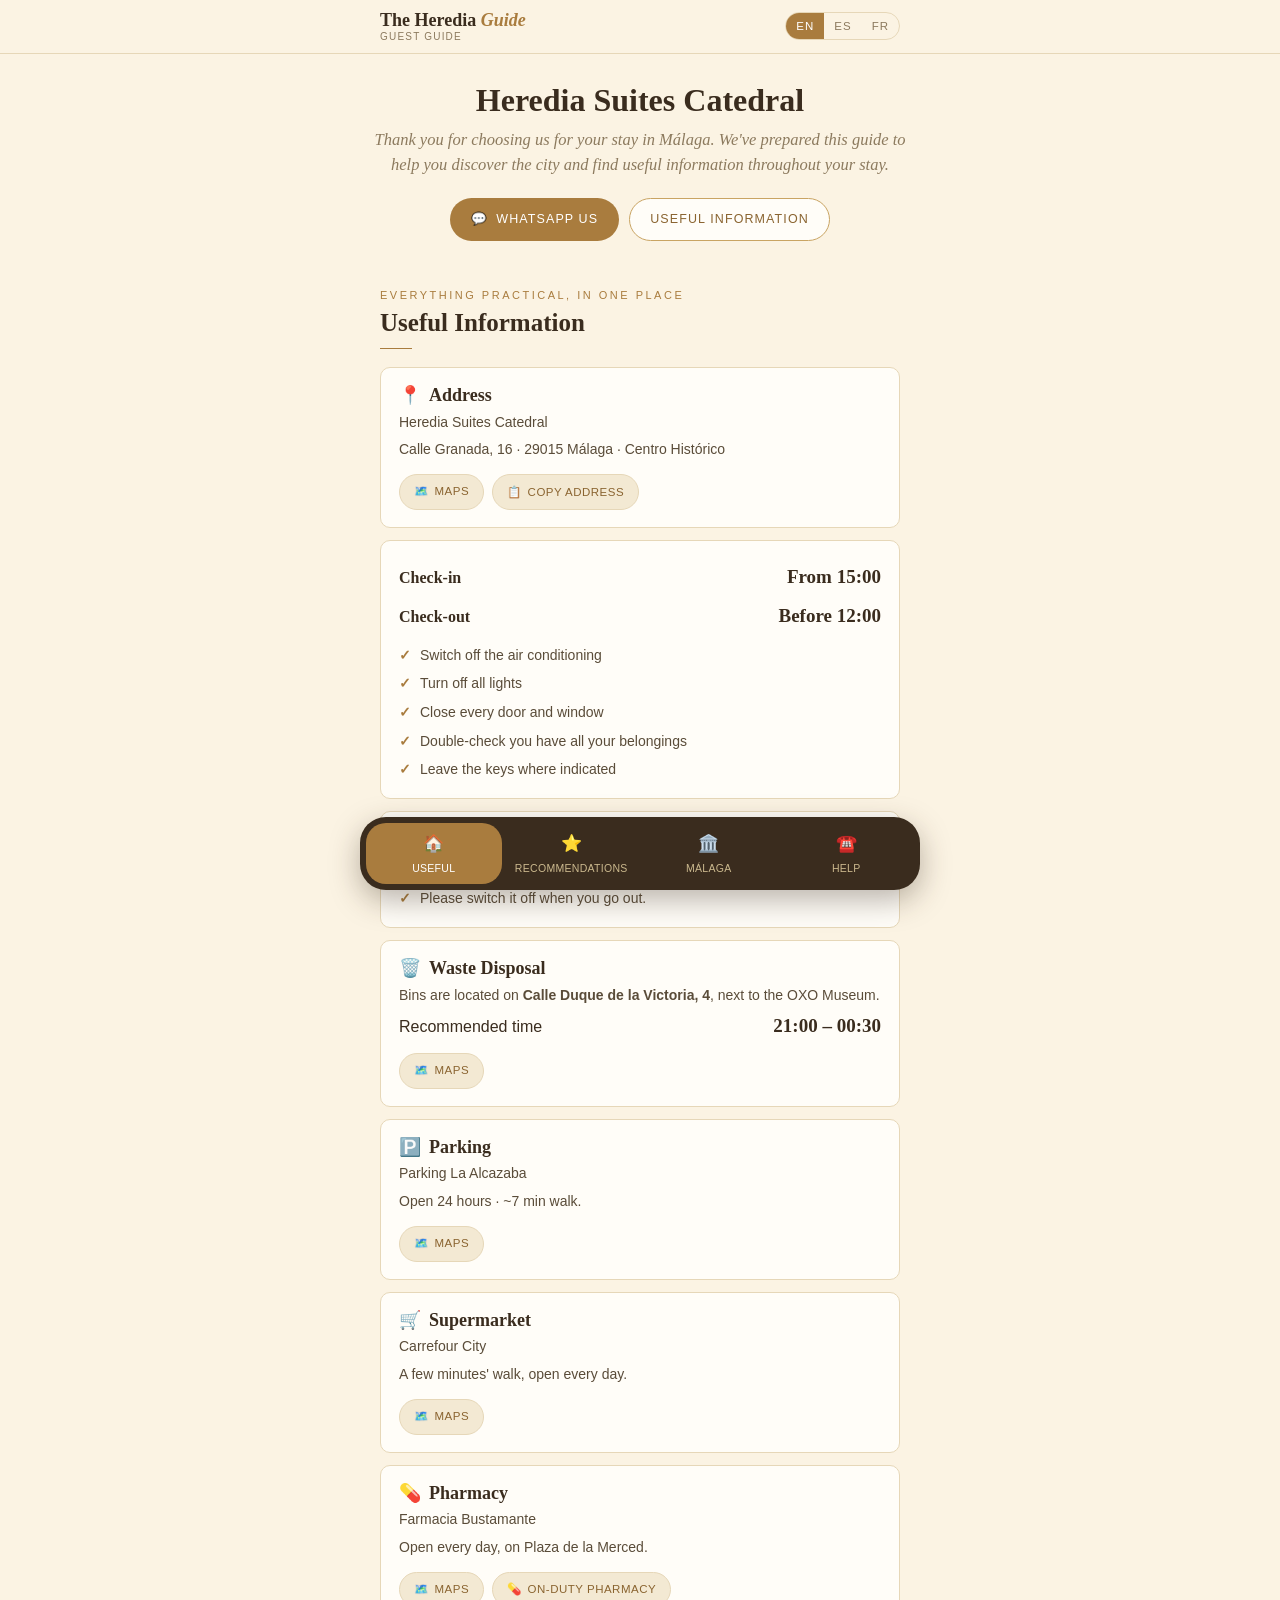
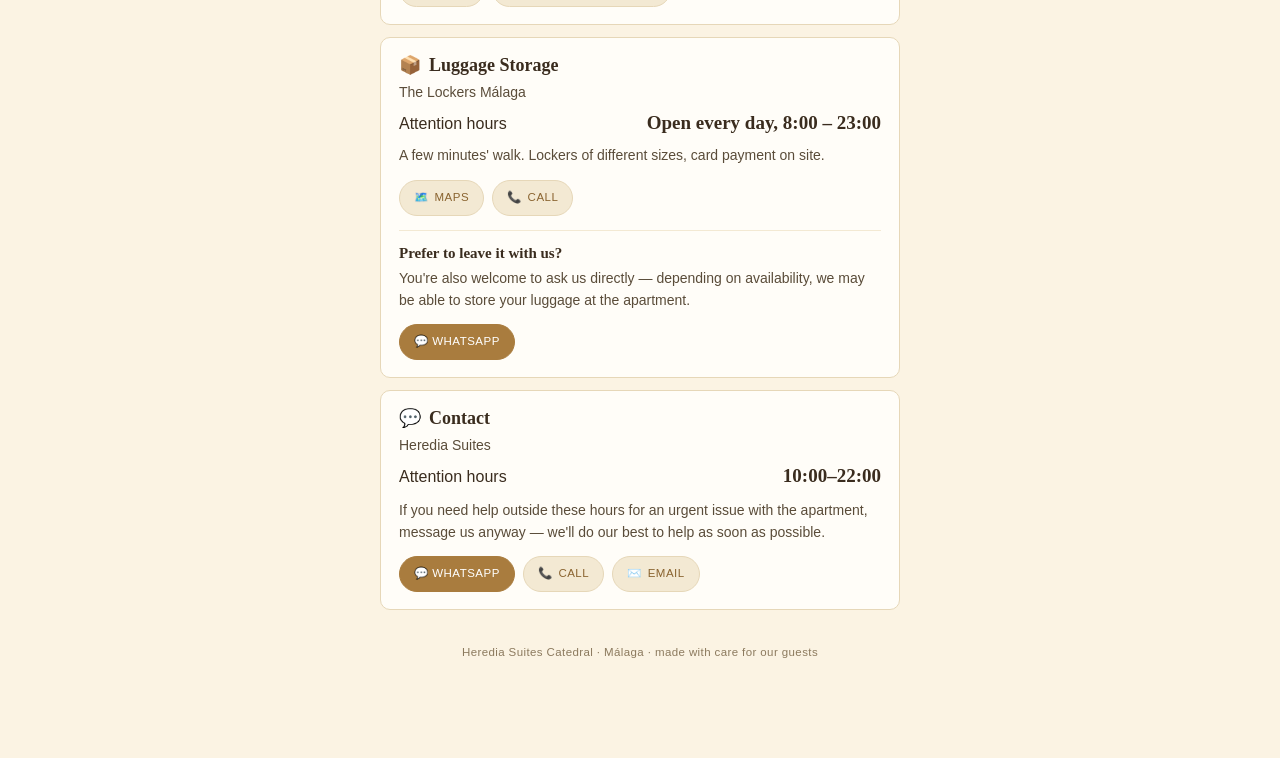
==== commit f12e45a2: "Rename index-8.html to index.html" ====
--- a/index.html
+++ b/index.html
@@ -113,7 +113,8 @@
 .fav-cat summary .plus{color:var(--gold);font-size:20px;font-family:Jost;font-weight:400;transition:transform .25s}
 .fav-cat[open] summary .plus{transform:rotate(45deg)}
 .fav-cat .fav-items{padding:0 18px 16px;display:flex;flex-direction:column;gap:10px}
-.fav-item{display:flex;justify-content:space-between;gap:12px;align-items:baseline;padding-top:10px;border-top:1px solid var(--sand)}
+.fav-item{display:flex;justify-content:space-between;gap:12px;align-items:center;padding-top:10px;border-top:1px solid var(--sand)}
+.fav-item img{width:48px;height:48px;border-radius:8px;object-fit:cover;flex-shrink:0}
 .fav-item:first-child{border-top:none;padding-top:0}
 .fav-item .name{font-size:14.5px;font-weight:500}
 .fav-item .desc{font-size:12.5px;color:var(--muted);margin-top:2px}
@@ -510,7 +511,7 @@
   footer_made:           { en:"made with care for our guests",    es:"hecho con cariño para nuestros huéspedes", fr:"conçu avec soin pour nos hôtes" },
 
   walk_min:              { en:"min walk",                          es:"min andando",                    fr:"min à pied" },
-  recommends:            { en:"Nora recommends",                  es:"Recomendado por Nora",           fr:"Recommandé par Nora" },
+  recommends:            { en:"Heredia recommends",              es:"Recomendado por Heredia",         fr:"Recommandé par Heredia" },
 };
 
 </script>
@@ -554,23 +555,23 @@
   },
 
   trash: {
-    street: "Calle Duque de la Victoria",
+    street: "Calle Duque de la Victoria, 4",
     near: { en: "next to the OXO Museum", es: "junto al Museo OXO", fr: "juste à côté du musée OXO" },
     hours: "21:00 – 00:30",
-    lat: 36.7213851, lng: -4.419564 // corner of C. Duque de la Victoria, next to OXO
+    lat: 36.7212889, lng: -4.4198798, place_id: "ChIJ8YKqZpX3cg0RuBL6XdlpRjM"
   },
 
   parking: {
-    name: "Parking Alcazaba",
-    lat: 36.722459, lng: -4.416423,
+    name: "Parking La Alcazaba",
+    lat: 36.7224588, lng: -4.4164234,
     place_id: "ChIJjTrKFQD3cg0R0vc135DnfR4",
     note: { en: "Open 24 hours · ~7 min walk.", es: "Abierto 24 horas · ~7 min andando.", fr: "Ouvert 24h/24 · ~7 min à pied." }
   },
 
   market: {
-    name: "Carrefour Express · Calle Especería",
-    lat: 36.7208382, lng: -4.4231736,
-    place_id: "ChIJx-bUY1n3cg0RBFAtBt-Qk-o",
+    name: "Carrefour City",
+    lat: 36.7213409, lng: -4.4219455,
+    place_id: "ChIJ8VoSXUH3cg0RSYTplxOrih8",
     note: { en: "A few minutes' walk, open every day.", es: "A pocos minutos andando, abierto todos los días.", fr: "À quelques minutes à pied, ouvert tous les jours." }
     // TODO (config-ready, not yet enabled): add Mercadona as an alternative once confirmed
   },
@@ -583,12 +584,13 @@
     guardiaLink: "https://www.google.com/search?q=farmacia+de+guardia+malaga+hoy"
   },
 
-  // Luggage storage — address confirmed by Nora (Calle Carretería is correct).
+  // Luggage storage — switched to the Calderería branch (better reviews,
+  // no billing complaints, unlike the Carretería branch used earlier).
   luggage: {
     enabled: true,
     name: "The Lockers Málaga",
-    lat: 36.7221968, lng: -4.4244186,
-    place_id: "ChIJSyOQpcH3cg0R_7xm8qiGzfw",
+    lat: 36.7221674, lng: -4.4205042,
+    place_id: "ChIJp42X9TL3cg0RSn7ExlkTMW4",
     phone: "+34690291941",
     hours: { en: "Open every day, 8:00 – 23:00", es: "Abierto todos los días, de 8:00 a 23:00", fr: "Ouvert tous les jours, de 8h00 à 23h00" },
     note: { en: "A few minutes' walk. Lockers of different sizes, card payment on site.",
@@ -602,67 +604,44 @@
   },
 
   // ================= OUR FAVOURITES (by category, collapsible) =================
-  // One-line editorial notes only — no ratings, no invented hours/prices.
+  // Trimmed to ~10 real favourites, each with a short, personal one-line
+  // recommendation (not a generic description). rec:true = "Heredia recommends".
   favourites: [
     { cat:{en:"Breakfast", es:"Desayuno", fr:"Petit-déjeuner"}, ico:"🥐", items:[
       { name:"Brunchit", lat:36.7229788, lng:-4.423937, place_id:"ChIJb7BN3L33cg0RcNeZR_harK0", rec:true,
-        note:{en:"Beautifully presented plates, always busy.", es:"Platos muy cuidados, siempre lleno.", fr:"Des assiettes soignées, toujours plein de monde."} },
-      { name:"Casa Aranda", lat:36.7187853, lng:-4.4234052, place_id:"ChIJCRDH1JX3cg0R0-Mv4DUFOGs",
-        note:{en:"Churros & hot chocolate since 1932.", es:"Churros y chocolate desde 1932.", fr:"Churros et chocolat chaud depuis 1932."} },
-      { name:"La Canasta", lat:36.722181, lng:-4.417779, place_id:"ChIJbyM-Lqn3cg0RZr-X5CZvmHA",
-        note:{en:"Old-school bakery, good coffee.", es:"Panadería de toda la vida, buen café.", fr:"Boulangerie traditionnelle, bon café."} },
+        note:{en:"Our favourite spot for a relaxed breakfast.", es:"Nuestro sitio favorito para un desayuno tranquilo.", fr:"Notre endroit préféré pour un petit-déjeuner tranquille."} },
     ]},
     { cat:{en:"Coffee", es:"Café", fr:"Café"}, ico:"☕", items:[
       { name:"Next Level Specialty Coffee", lat:36.7177751, lng:-4.4241464, place_id:"ChIJ3w9CMlv3cg0RcAxVa6fnljY",
-        note:{en:"Serious coffee, small and popular.", es:"Café de especialidad, pequeño y muy solicitado.", fr:"Café de spécialité, petit et très prisé."} },
-      { name:"Santa Coffee", lat:36.71685, lng:-4.4233293, place_id:"ChIJwZZTHZT3cg0RfvGpYbV2qnA",
-        note:{en:"Relaxed Mediterranean vibe, great juices.", es:"Ambiente mediterráneo relajado, buenos zumos.", fr:"Ambiance méditerranéenne détendue, excellents jus."} },
-      { name:"Mia Coffee", lat:36.7164714, lng:-4.4228525, place_id:"ChIJpZpVBb73cg0R0chj8Gz6AOw",
-        note:{en:"Small, family-run, excellent beans.", es:"Pequeño, familiar, café excelente.", fr:"Petit établissement familial, café excellent."} },
+        note:{en:"Our go-to for a proper coffee.", es:"Nuestra referencia para un buen café.", fr:"Notre adresse de référence pour un vrai bon café."} },
     ]},
     { cat:{en:"Tapas", es:"Tapas", fr:"Tapas"}, ico:"🍷", items:[
       { name:"El Tapeo de Cervantes", lat:36.7239612, lng:-4.4193114, place_id:"ChIJKzfemL_3cg0RKTL3Ih44eLQ", rec:true,
-        note:{en:"Book ahead — small, intimate, excellent.", es:"Reserva con antelación — pequeño e intenso, excelente.", fr:"Réservez à l'avance — petit, intime, excellent."} },
+        note:{en:"Our favourite for classic tapas, done right.", es:"Nuestro favorito para probar tapas tradicionales.", fr:"Notre préféré pour de vraies tapas traditionnelles."} },
       { name:"Los Gatos", lat:36.7223443, lng:-4.4197876, place_id:"ChIJ687nxL_3cg0RIAf0vtkvQHs",
-        note:{en:"Lively, central, great mini burgers.", es:"Animado, céntrico, muy buenas mini burgers.", fr:"Animé, central, d'excellents mini-burgers."} },
-      { name:"Uvedoble Taberna", lat:36.7206679, lng:-4.4174263, place_id:"ChIJb3U1tur3cg0RmrHODNDVXSI",
-        note:{en:"Creative tapas opposite the Roman Theatre.", es:"Tapas creativas frente al Teatro Romano.", fr:"Tapas créatives en face du Théâtre Romain."} },
-      { name:"Mesón Mariano", lat:36.7226273, lng:-4.4199214, place_id:"ChIJuf-uxb_3cg0RmAprNhlXWN0",
-        note:{en:"Local favourite, arrive early.", es:"Muy querido por los locales, llega pronto.", fr:"Très apprécié des habitants, arrivez tôt."} },
-      { name:"El Pimpi", lat:36.7219304, lng:-4.4181336, place_id:"ChIJ7a2TAMD3cg0RD8K-iOjCzIo",
-        note:{en:"An institution — historic bodega, always full.", es:"Una institución — bodega histórica, siempre lleno.", fr:"Une institution — bodega historique, toujours plein."} },
+        note:{en:"Great for a lively night out with friends.", es:"Ideal para una noche animada con amigos.", fr:"Idéal pour une soirée animée entre amis."} },
     ]},
     { cat:{en:"Málaga Cuisine", es:"Cocina Malagueña", fr:"Cuisine Malaguène"}, ico:"🥘", items:[
-      { name:"El Pimpi", lat:36.7219304, lng:-4.4181336, place_id:"ChIJ7a2TAMD3cg0RD8K-iOjCzIo",
-        note:{en:"Traditional dishes, unbeatable atmosphere.", es:"Platos tradicionales, ambiente inigualable.", fr:"Plats traditionnels, ambiance incomparable."} },
+      { name:"El Pimpi", lat:36.7219304, lng:-4.4181336, place_id:"ChIJ7a2TAMD3cg0RD8K-iOjCzIo", rec:true,
+        note:{en:"A Málaga institution — we always bring our guests here.", es:"Una institución de Málaga — siempre traemos aquí a nuestros huéspedes.", fr:"Une institution de Málaga — nous y emmenons toujours nos hôtes."}, img: "" /* TODO: add a photo of El Pimpi */ },
       { name:"Mesón Mariano", lat:36.7226273, lng:-4.4199214, place_id:"ChIJuf-uxb_3cg0RmAprNhlXWN0",
-        note:{en:"Simple menu, everything done very well.", es:"Carta sencilla, todo muy bien hecho.", fr:"Carte simple, tout est très bien fait."} },
-      { name:"El Refectorium Catedral", lat:36.7196583, lng:-4.4189056, place_id:"ChIJG1tNO5X3cg0RaqNOGBM8CC8",
-        note:{en:"Classic dining with cathedral views.", es:"Cocina clásica con vistas a la catedral.", fr:"Cuisine classique avec vue sur la cathédrale."} },
+        note:{en:"Simple, honest, and always excellent.", es:"Sencillo, honesto y siempre excelente.", fr:"Simple, authentique, et toujours excellent."} },
     ]},
     { cat:{en:"Seafood", es:"Pescado", fr:"Poisson"}, ico:"🐟", items:[
-      { name:"Los Mellizos", lat:36.7188768, lng:-4.4210022, place_id:"ChIJY9gqVJT3cg0RYfj2c1GBmNk",
-        note:{en:"Fresh and generous, tucked in a side street.", es:"Fresco y abundante, en una callejuela escondida.", fr:"Frais et généreux, niché dans une ruelle discrète."} },
       { name:"Taberna Casa Don Vicente", lat:36.718319, lng:-4.422298, place_id:"ChIJP-8nN5T3cg0RkiMeFC6hRDc",
-        note:{en:"Grilled cuttlefish, proper Andalusian flavour.", es:"Choco a la plancha, sabor andaluz de verdad.", fr:"Seiche grillée, une authentique saveur andalouse."} },
+        note:{en:"Our pick for proper Andalusian seafood.", es:"Nuestra elección para un buen pescado andaluz.", fr:"Notre choix pour un vrai poisson andalou."} },
     ]},
     { cat:{en:"Italian", es:"Italiano", fr:"Italien"}, ico:"🍝", items:[
       { name:"Terra Mia", lat:36.7212029, lng:-4.4200978, place_id:"ChIJsVzQZJX3cg0Rpv6FwZsn2Mg",
-        note:{en:"Reliable, tasty, always a queue.", es:"Fiable, sabroso, siempre con cola.", fr:"Fiable, savoureux, toujours une file d'attente."} },
-      { name:"Trattoria Mamma Mia", lat:36.7202973, lng:-4.4223687, place_id:"ChIJXVbQHpv3cg0R8yK-5Og8eJk",
-        note:{en:"Thin-crust pizza in the historic centre.", es:"Pizza de masa fina en pleno centro histórico.", fr:"Pizza à pâte fine en plein centre historique."} },
+        note:{en:"Reliable and tasty, a safe favourite.", es:"Fiable y sabroso, un valor seguro.", fr:"Fiable et savoureux, une valeur sûre."} },
     ]},
     { cat:{en:"Drinks", es:"Copas", fr:"Boissons"}, ico:"🍸", items:[
       { name:"Renard Cocktail Club", lat:36.721385, lng:-4.419564, place_id:"ChIJlYw0Z5X3cg0RRDU7K2vBB48", rec:true,
-        note:{en:"Menu reads like a novel, cocktails to match.", es:"La carta se lee como una novela, y los cócteles están a la altura.", fr:"La carte se lit comme un roman, et les cocktails sont à la hauteur."} },
-      { name:"La Terraza de Valeria", lat:36.7171428, lng:-4.4207718, place_id:"ChIJlaIwYpT3cg0RXxjfq3DhbuY",
-        note:{en:"Rooftop views over the marina.", es:"Vistas al puerto desde la azotea.", fr:"Vue sur le port depuis la terrasse."} },
+        note:{en:"Our favourite for a special cocktail evening.", es:"Nuestro favorito para una noche especial de cócteles.", fr:"Notre préféré pour une soirée cocktails spéciale."} },
     ]},
     { cat:{en:"Ice Cream", es:"Helados", fr:"Glaces"}, ico:"🍦", items:[
       { name:"Casa Mira", lat:36.719465, lng:-4.421489, place_id:"ChIJjWZZupX3cg0RC4chqyYyMog", rec:true,
-        note:{en:"Since 1890 — try the turrón flavour.", es:"Desde 1890 — prueba el sabor a turrón.", fr:"Depuis 1890 — essayez le parfum turrón."} },
-      { name:"Bico de Xeado", lat:36.722944, lng:-4.420525, place_id:"ChIJS-F-tb_3cg0RVAhfwLo869E",
-        note:{en:"Real ingredients, honestly excellent.", es:"Ingredientes reales, sencillamente excelente.", fr:"De vrais ingrédients, tout simplement excellent."} },
+        note:{en:"A Málaga classic since 1890 — try the turrón.", es:"Un clásico de Málaga desde 1890 — prueba el turrón.", fr:"Un classique de Málaga depuis 1890 — essayez le turrón."}, img: "" /* TODO: add a photo of Casa Mira */ },
     ]},
   ],
 
@@ -672,19 +651,19 @@
   // gracefully to an icon when no image is set.
   explore: [
     { name:"Málaga Cathedral", ico:"⛪", lat:36.7201678, lng:-4.4193106, place_id:"ChIJjanOEZX3cg0R-hlvsHnCw_w",
-      note:{en:"Baroque grandeur in the historic centre.", es:"Grandeza barroca en pleno centro histórico.", fr:"Grandeur baroque en plein centre historique."} },
+      note:{en:"Baroque grandeur in the historic centre.", es:"Grandeza barroca en pleno centro histórico.", fr:"Grandeur baroque en plein centre historique."}, img: "" /* TODO: add a photo of Málaga Cathedral */ },
     { name:"Picasso Museum", ico:"🎨", lat:36.7217363, lng:-4.4184291, place_id:"ChIJt3AqVJX3cg0RuStMhenHghw",
       note:{en:"200+ works, in the city where he was born.", es:"Más de 200 obras, en la ciudad donde nació.", fr:"Plus de 200 œuvres, dans la ville où il est né."} },
     { name:"Roman Theatre", ico:"🏺", lat:36.7211729, lng:-4.416823, place_id:"ChIJM8NJoOr3cg0RKUe-SadD5oU",
       note:{en:"Free to visit, right beneath the Alcazaba.", es:"Entrada libre, a los pies de la Alcazaba.", fr:"Entrée gratuite, juste au pied de l'Alcazaba."} },
     { name:"Alcazaba", ico:"🏰", lat:36.7211348, lng:-4.4158666, place_id:"ChIJxSK7oOr3cg0RZ7K4v2udaYQ",
-      note:{en:"Moorish fortress with the best views over the city.", es:"Fortaleza árabe con las mejores vistas de la ciudad.", fr:"Forteresse maure offrant la plus belle vue sur la ville."} },
+      note:{en:"Moorish fortress with the best views over the city.", es:"Fortaleza árabe con las mejores vistas de la ciudad.", fr:"Forteresse maure offrant la plus belle vue sur la ville."}, img: "" /* TODO: add a photo of Alcazaba */ },
     { name:"Málaga Park", ico:"🌴", lat:36.7191148, lng:-4.4156899, place_id:"ChIJ2Uh4w5T3cg0RkHSZoZ-K09A",
       note:{en:"Palm-lined boulevards, lovely shaded walk.", es:"Paseos entre palmeras, ideal con sombra.", fr:"Allées bordées de palmiers, agréable promenade à l'ombre."} },
     { name:"Muelle Uno", ico:"⚓", lat:36.7173576, lng:-4.4130168, place_id:"ChIJo3DE5-j3cg0RQ8BidXnADiI",
-      note:{en:"Marina promenade with shops, bars and sea views.", es:"Paseo del puerto con tiendas, bares y vistas al mar.", fr:"Promenade du port avec boutiques, bars et vue sur la mer."} },
+      note:{en:"Marina promenade with shops, bars and sea views.", es:"Paseo del puerto con tiendas, bares y vistas al mar.", fr:"Promenade du port avec boutiques, bars et vue sur la mer."}, img: "" /* TODO: add a photo of Muelle Uno */ },
     { name:"Malagueta Beach", ico:"🏖️", lat:36.7192893, lng:-4.4024568, place_id:"ChIJTU5q9e73cg0RpwMiC3E5ysM",
-      note:{en:"The city's beach — sand, sea and chiringuitos.", es:"La playa de la ciudad: arena, mar y chiringuitos.", fr:"La plage de la ville : sable, mer et chiringuitos."} },
+      note:{en:"The city's beach — sand, sea and chiringuitos.", es:"La playa de la ciudad: arena, mar y chiringuitos.", fr:"La plage de la ville : sable, mer et chiringuitos."}, img: "" /* TODO: add a photo of Malagueta Beach */ },
   ],
 
   beaches: [
@@ -791,6 +770,7 @@
     const walk = haversineWalkMin(p.lat, p.lng);
     const rec = p.rec ? ` · ⭐ ${t('recommends')}` : '';
     return `<div class="fav-item">
+      ${p.img ? `<img src="${esc(p.img)}" alt="${esc(p.name)}" loading="lazy">` : ''}
       <div class="info">
         <div class="name">${esc(p.name)}</div>
         ${p.note ? `<div class="desc">${esc(tt(p.note))}</div>` : ''}
